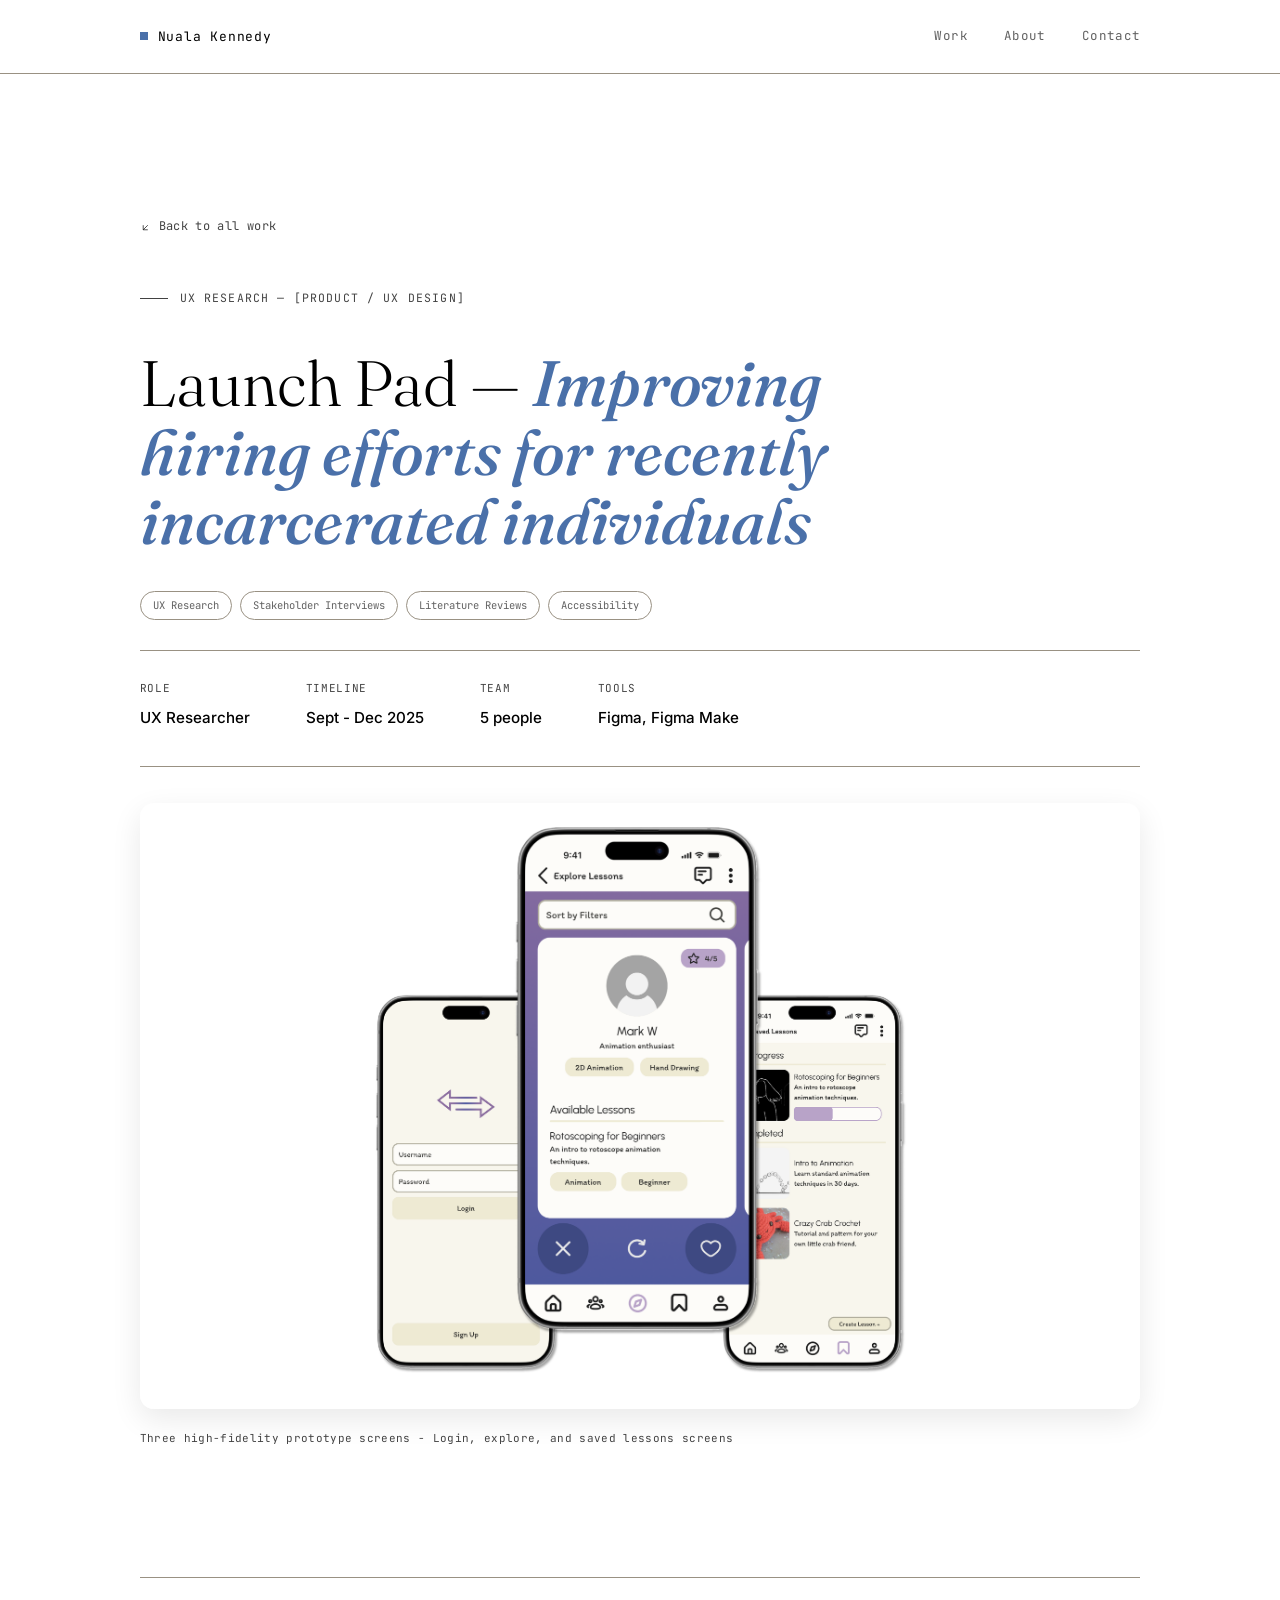
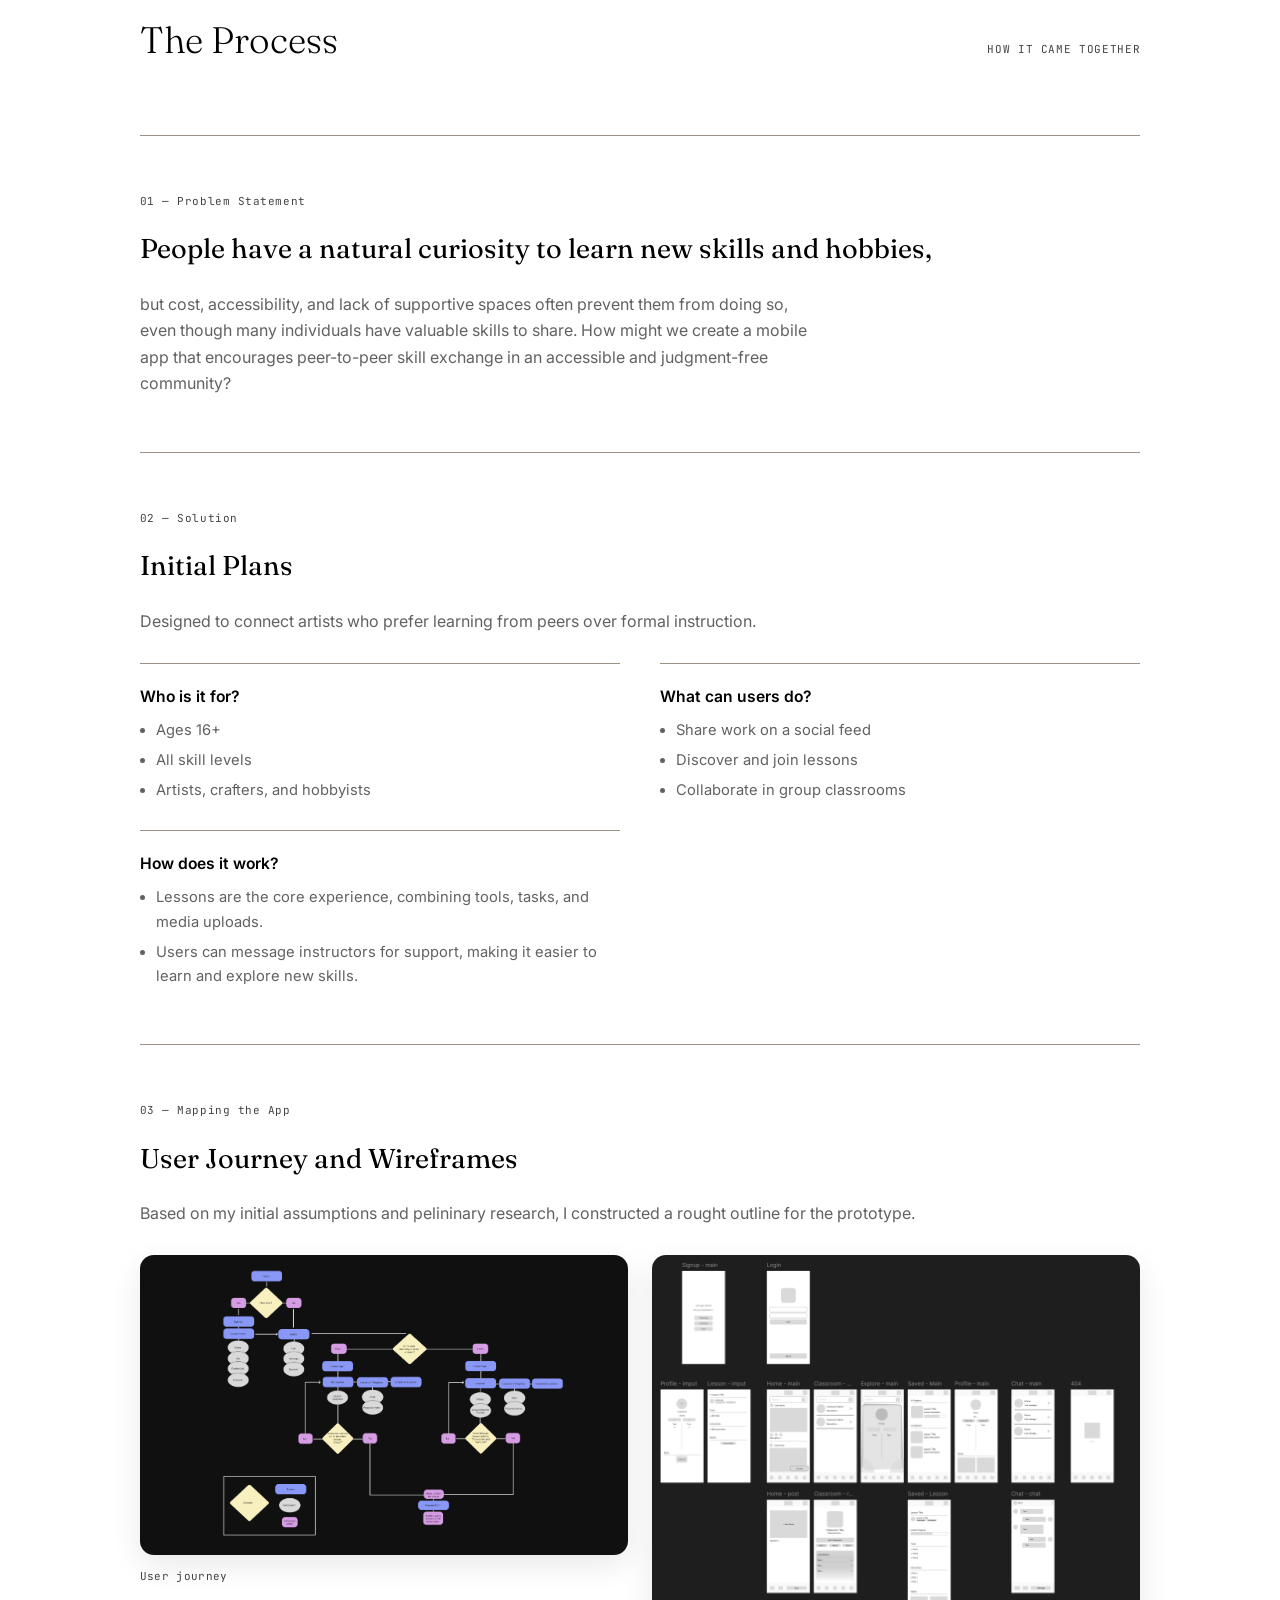
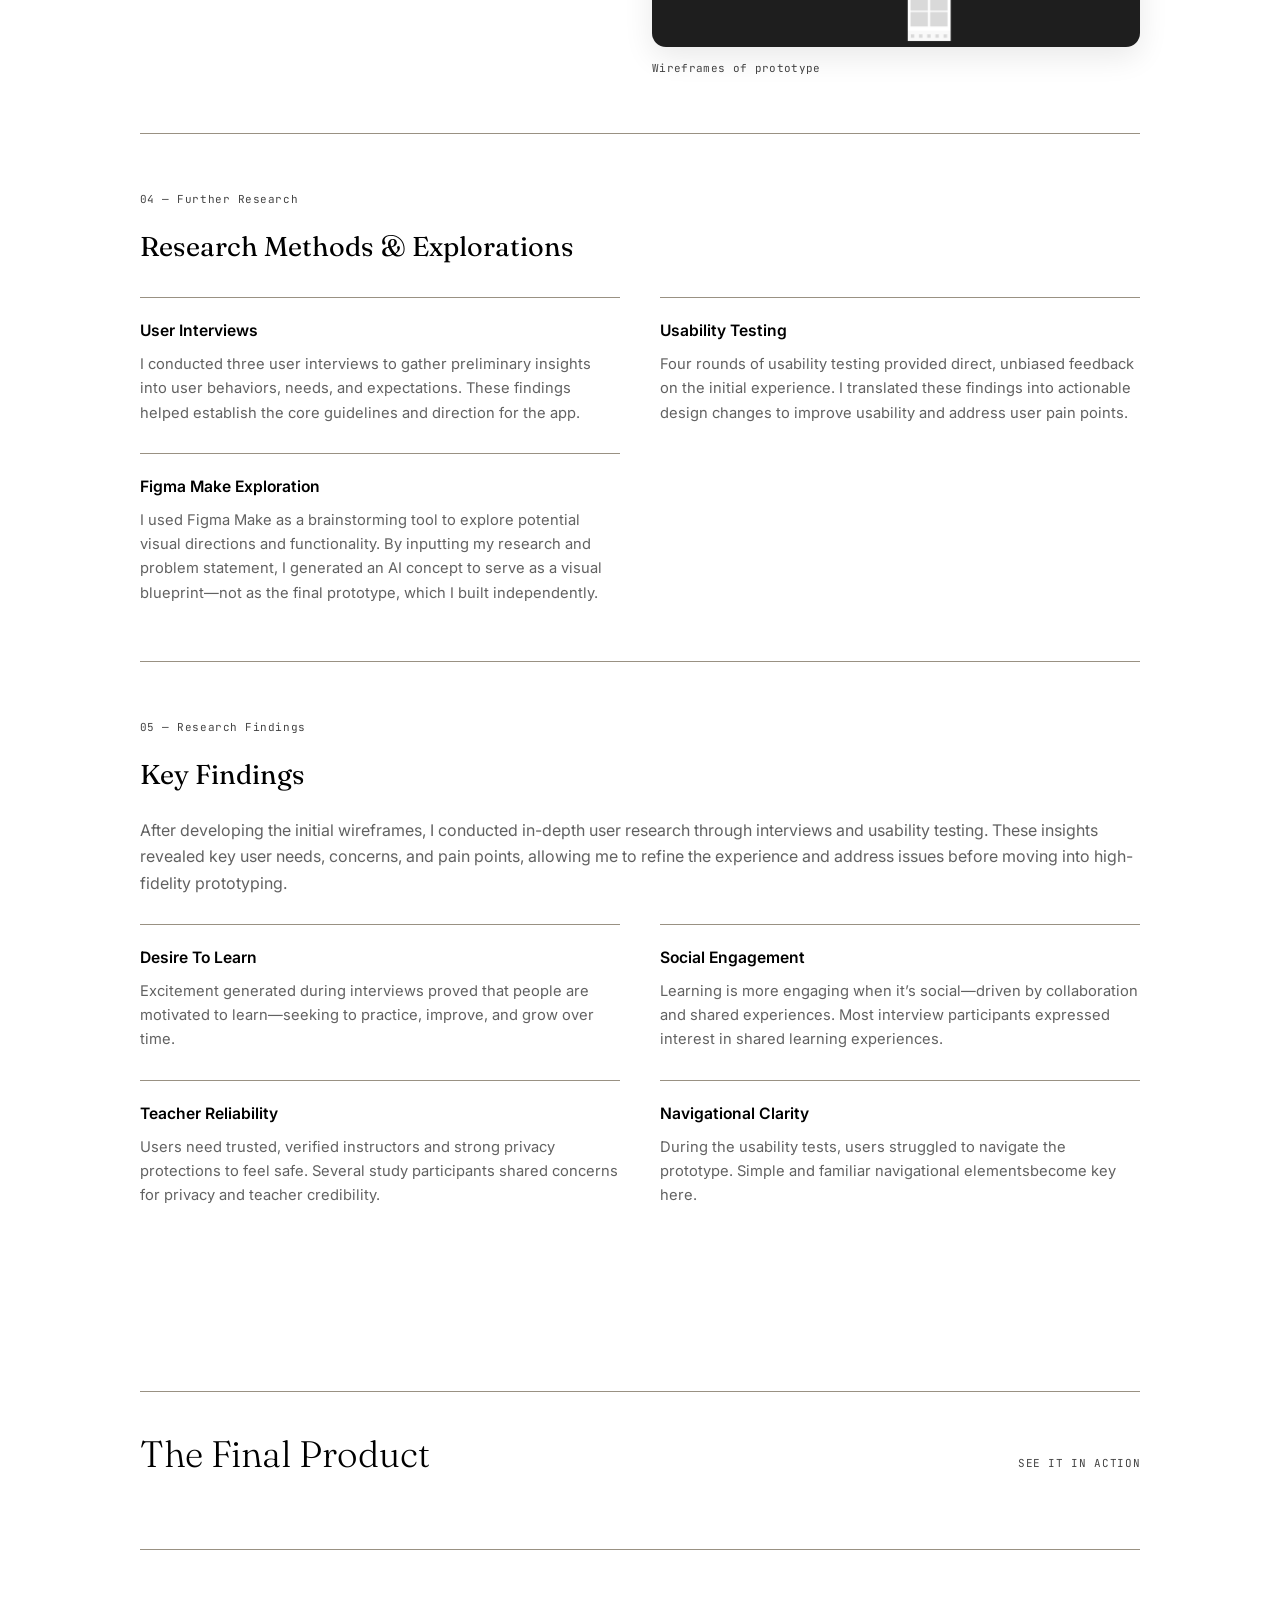
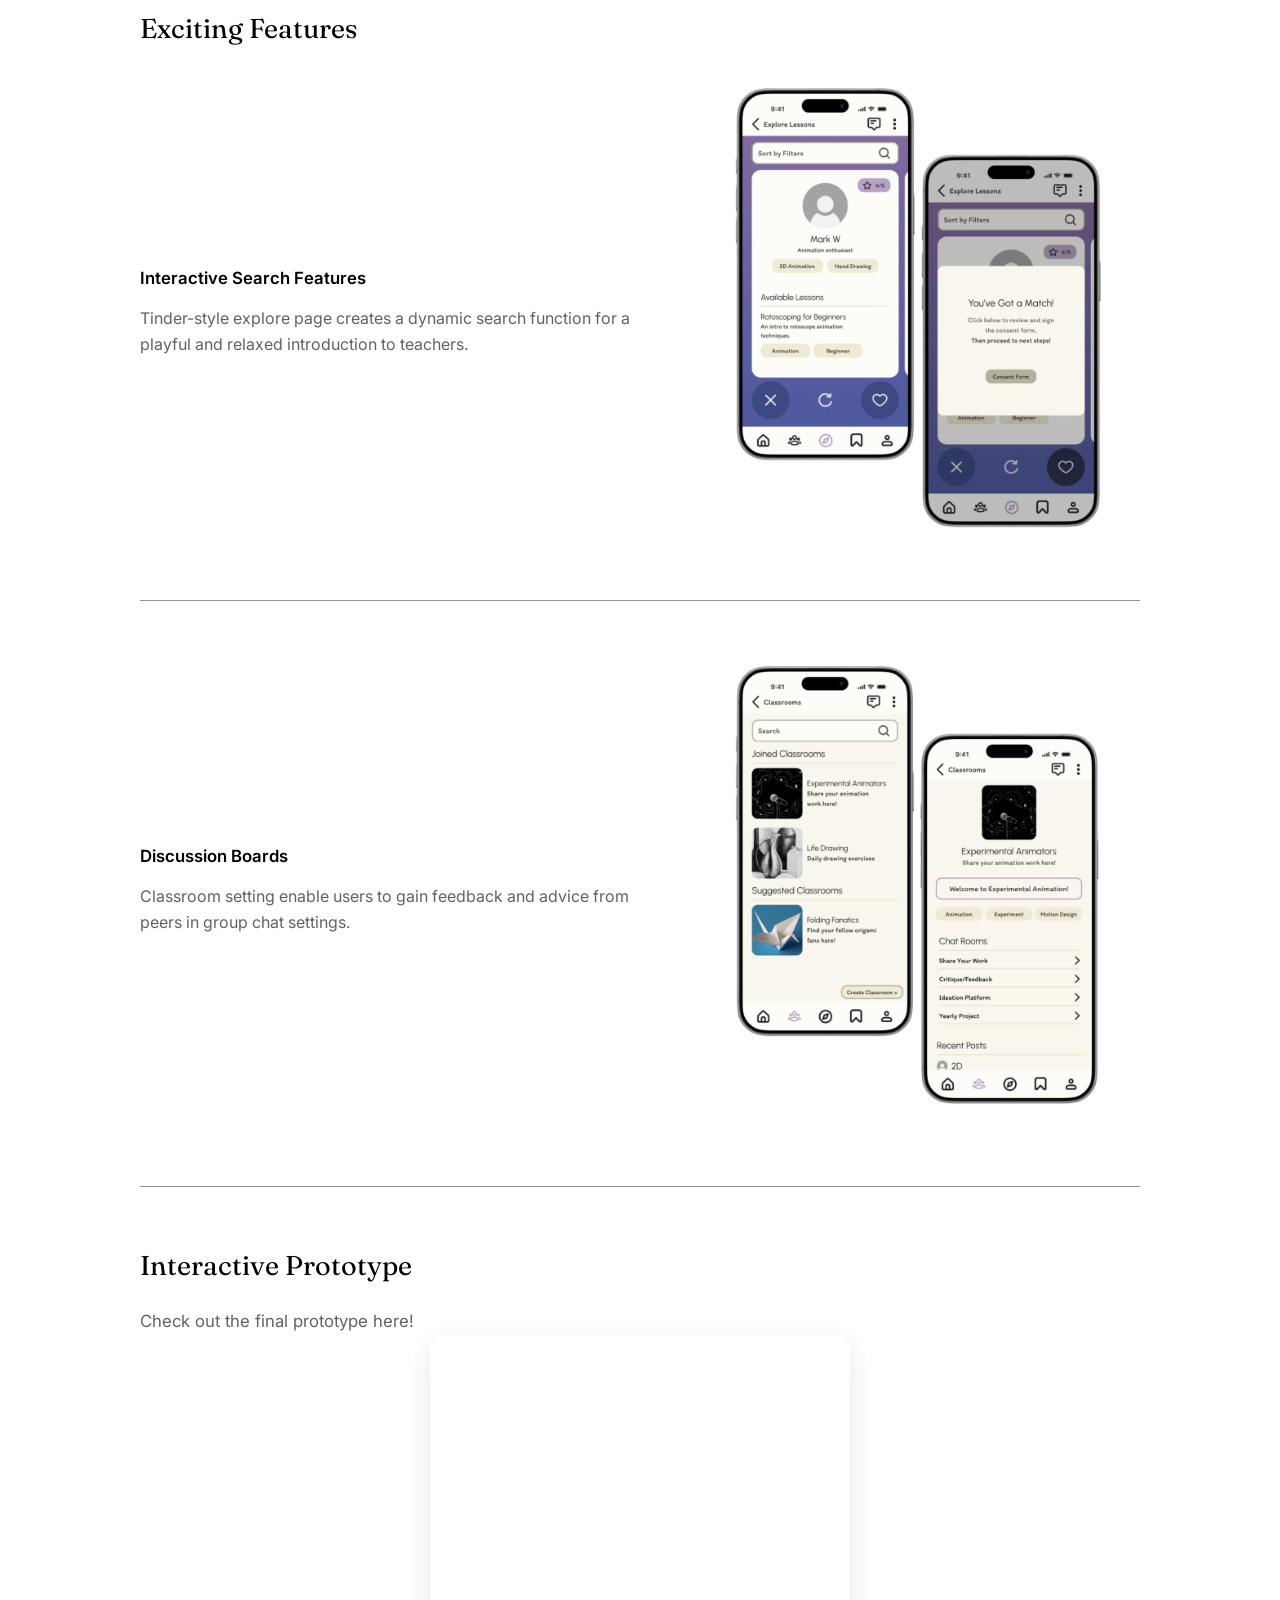
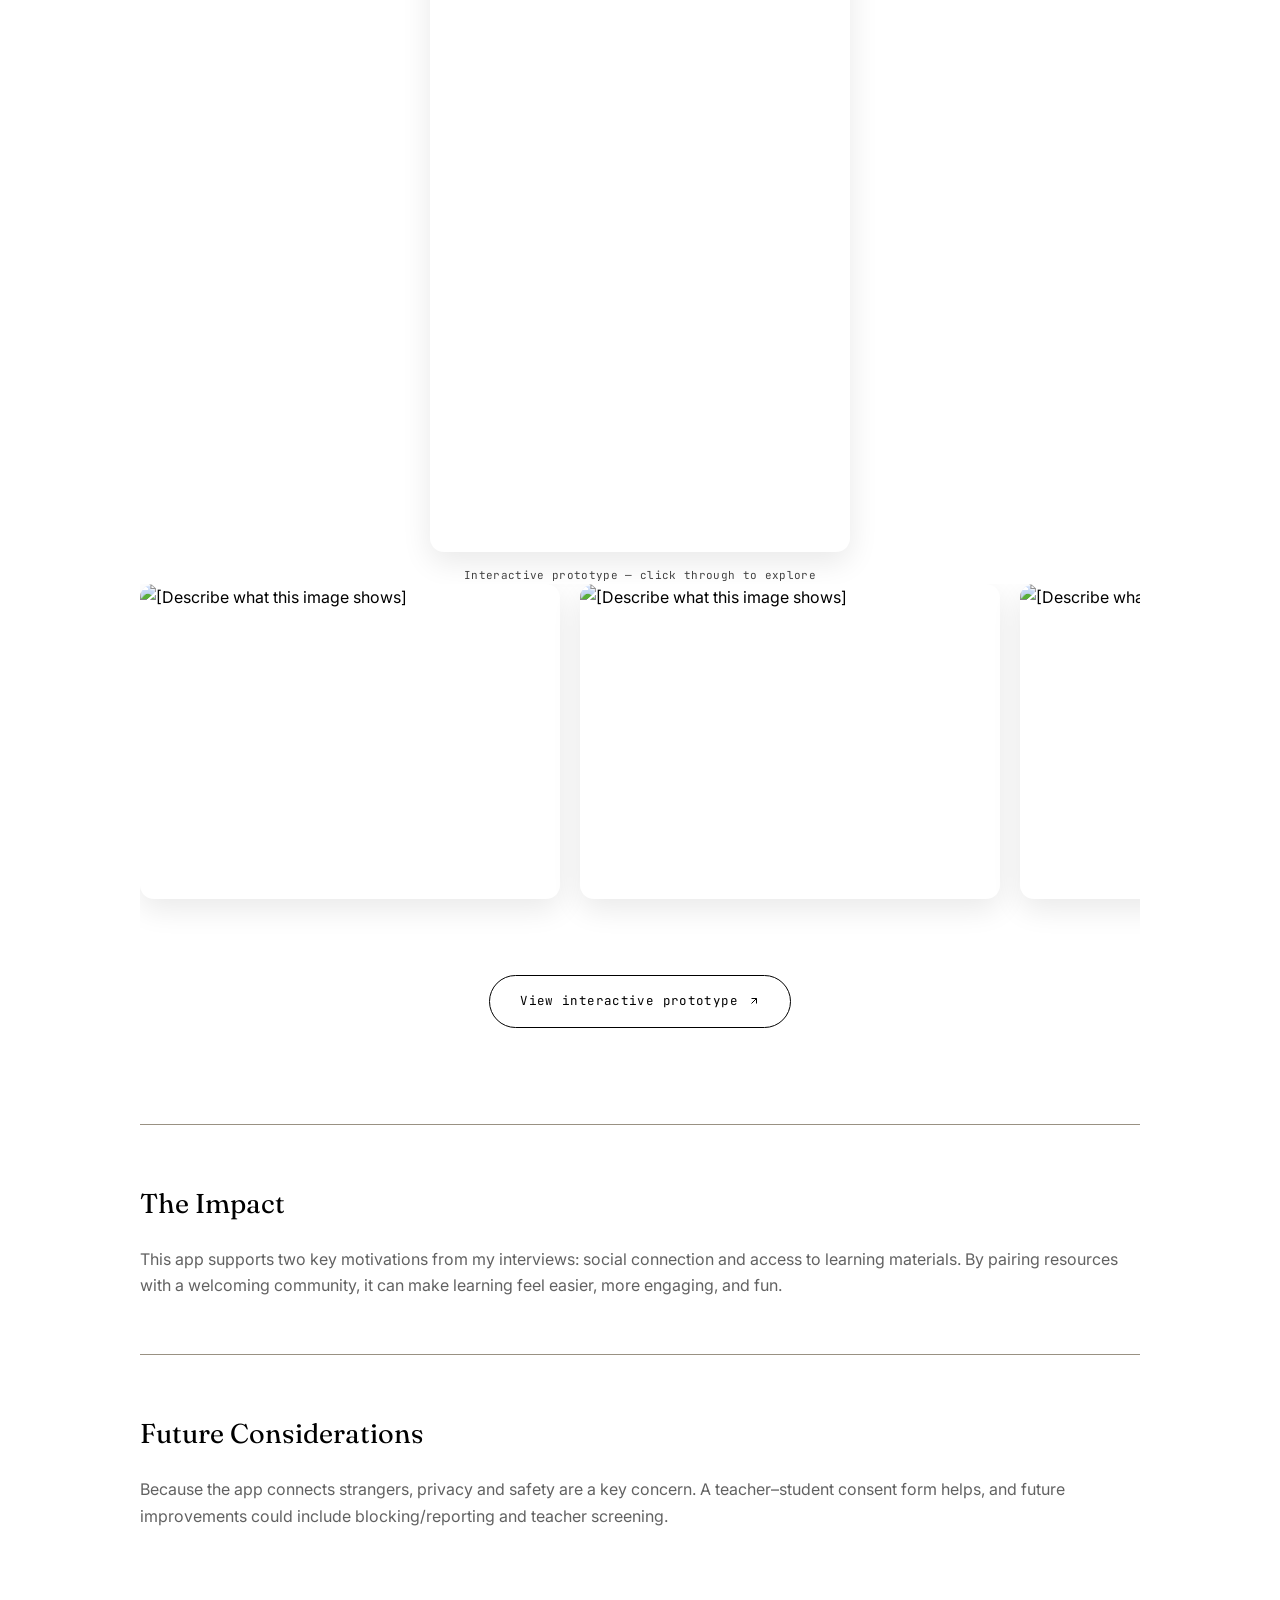
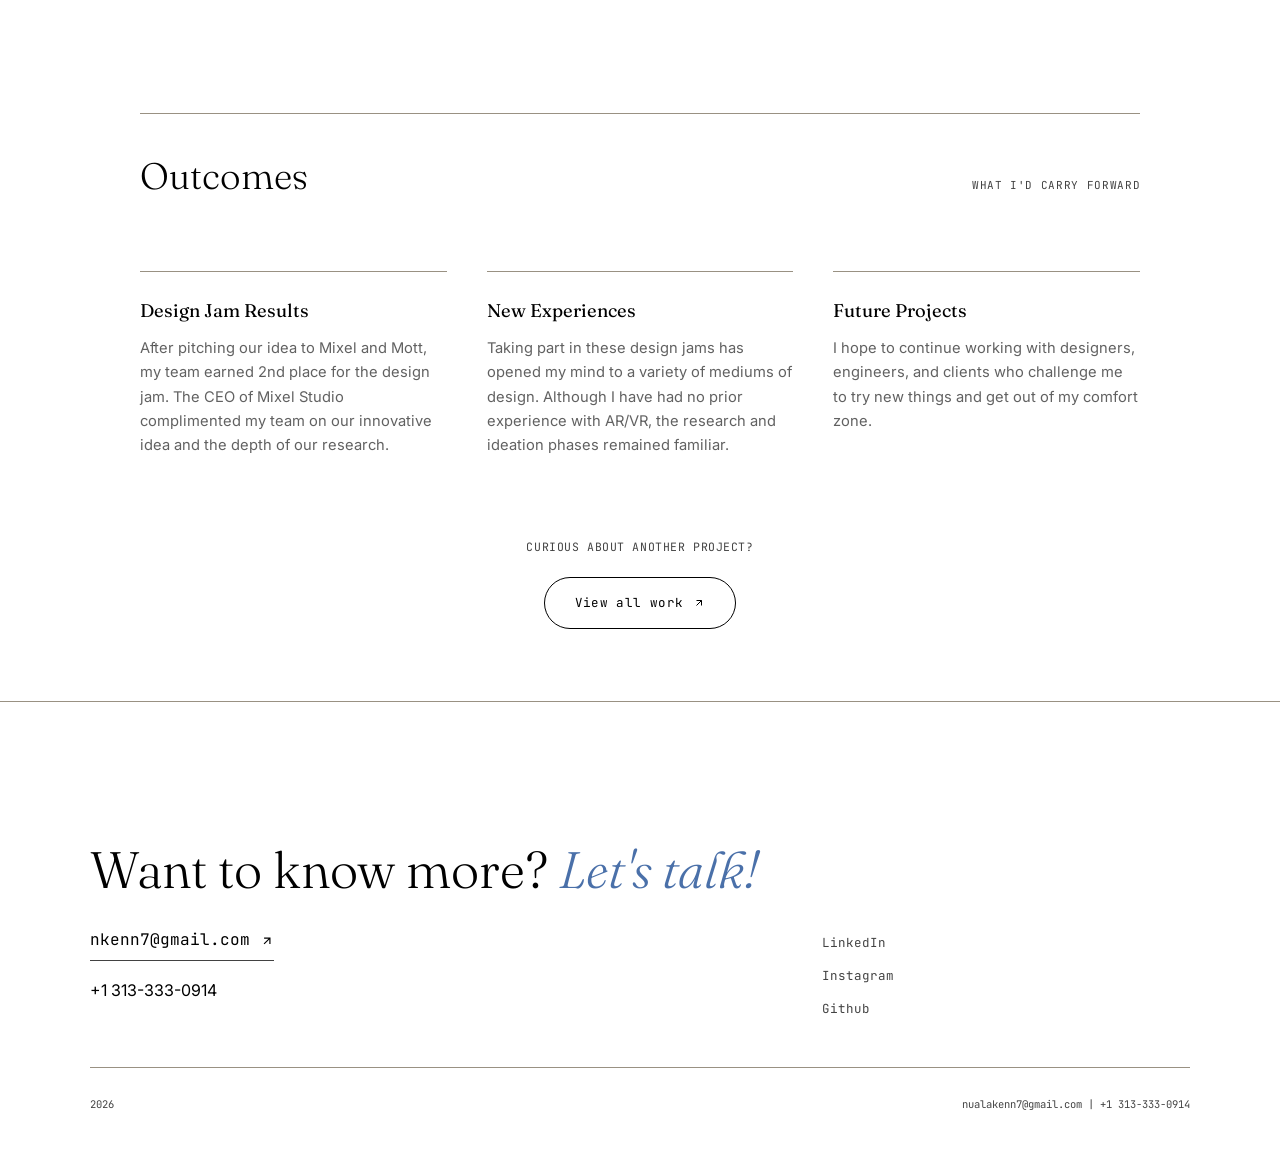
==== launchpad.html @ ffefa8e6 "Add files via upload" ====
<!DOCTYPE html>
<html lang="en">
<head>
<meta charset="UTF-8">
<meta name="viewport" content="width=device-width, initial-scale=1.0">
<!-- TEMPLATE: swap the title for the real project name -->
<title>Launch Pad — Nuala Kennedy</title>
<link rel="preconnect" href="https://fonts.googleapis.com">
<link rel="preconnect" href="https://fonts.gstatic.com" crossorigin>
<link href="https://fonts.googleapis.com/css2?family=Fraunces:ital,opsz,wght@0,9..144,300;0,9..144,500;0,9..144,600;1,9..144,500&family=Inter:wght@400;500;600&family=JetBrains+Mono:wght@400;500&display=swap" rel="stylesheet">
<link rel="stylesheet" href="styles.css">
</head>
<body>

<div class="grid-overlay" id="gridOverlay" aria-hidden="true">
  <span></span><span></span><span></span><span></span>
  <span></span><span></span><span></span><span></span>
  <span></span><span></span><span></span><span></span>
</div>

<header class="topbar">
  <div class="topbar-inner">
    <a href="index.html#top" class="wordmark"><span class="sq"></span>Nuala Kennedy</a>
    <nav class="primary-nav">
      <a href="work.html">Work</a>
      <a href="index.html#about">About</a>
      <a href="index.html#contact">Contact</a>
    </nav>
  </div>
</header>

<main id="top">
  <div class="wrap">

    <!-- ============ HEADER ============ -->
    <!-- Swap the eyebrow, title, tags, and the four meta values for each project. -->
    <section class="project-header">
      <a class="back-link" href="work.html">
        <svg viewBox="0 0 24 24" fill="none" stroke="currentColor" stroke-width="2"><path d="M17 7L7 17M17 17H7V7"/></svg>
        Back to all work
      </a>
      <p class="eyebrow"><span class="bar"></span>UX Research — [PRODUCT / UX DESIGN]</p>
      <h1 class="project-title">Launch Pad — <em>Improving hiring efforts for recently incarcerated individuals</em></h1>

      <div class="tags">
        <span>UX Research</span>
        <span>Stakeholder Interviews</span>
        <span>Literature Reviews</span>
        <span>Accessibility</span>
      </div>

      <div class="project-meta">
        <div>
          <span class="meta-label">Role</span>
          <span class="meta-value">UX Researcher</span>
        </div>
        <div>
          <span class="meta-label">Timeline</span>
          <span class="meta-value">Sept - Dec 2025</span>
        </div>
        <div>
          <span class="meta-label">Team</span>
          <span class="meta-value">5 people</span>
        </div>
        <div>
          <span class="meta-label">Tools</span>
          <span class="meta-value">Figma, Figma Make</span>
        </div>
      </div>
    </section>

    <!-- ============ PREVIEW ============ -->
    <!-- Two or three sentences that summarize the project, then one hero image. -->
    <section class="project-summary">
      <p></p>
      <p></p>

      <div class="project-hero">
        <img src="images/SW_hero2.png" alt="three high-fidelity prototype screens">
      </div>
      <span class="project-hero-caption">Three high-fidelity prototype screens - Login, explore, and saved lessons screens</span>
    </section>


    <!-- ============ PROCESS ============ -->
    <!-- Duplicate a .process-block for any extra stage a project needs. -->
    <section id="process">
      <div class="section-head">
        <h2>The Process</h2>
        <span class="section-tag">How it came together</span>
      </div>

      <div class="process-block">
        <span class="block-index">01 — Problem Statement</span>
        <h3>People have a natural curiosity to learn new skills and hobbies,</h3>
        <p>but cost, accessibility, and lack of supportive spaces often prevent them from doing so, even though many individuals have valuable skills to share. How might we create a mobile app that encourages peer-to-peer skill exchange in an accessible and judgment-free community?</p>
      </div>

      <div class="process-block">
        <span class="block-index">02 — Solution</span>
        <h3>Initial Plans</h3>
        <p>Designed to connect artists who prefer learning from peers over formal instruction.</p>
        <ul class="pain-point-list">
          <li>
            <h4>Who is it for?</h4>
            <ul class="sub-list">
              <li>Ages 16+</li>
              <li>All skill levels</li>
              <li>Artists, crafters, and hobbyists</li>
            </ul>
          </li>
          <li>
            <h4>What can users do?</h4>
            <ul class="sub-list">
              <li>Share work on a social feed</li>
              <li>Discover and join lessons</li>
              <li>Collaborate in group classrooms</li>
            </ul>
          </li>
          <li>
            <h4>How does it work?</h4>
            <ul class="sub-list">
              <li>Lessons are the core experience, combining tools, tasks, and media uploads.</li>
              <li>Users can message instructors for support, making it easier to learn and explore new skills.</li>
            </ul>
          </li>
        </ul>
      </div>

      <div class="process-block wide-text">
        <span class="block-index">03 — Mapping the App</span>
        <h3>User Journey and Wireframes</h3>
        <p>Based on my initial assumptions and pelininary research, I constructed a rought outline for the prototype.</p>
        <div class="process-image-row no-crop">
          <div class="process-image">
            <img src="images/SW_Map.png" alt="Site Map">
            <span class="process-image-caption">User journey</span>
          </div>
          <div class="process-image">
            <img src="images/SW_Wireframe.png" alt="Wireframes for app prototype">
            <span class="process-image-caption">Wireframes of prototype</span>
          </div>
        </div>
      </div>

      <div class="process-block wide-text">
        <span class="block-index">04 — Further Research</span>
        <h3>Research Methods & Explorations</h3>
        <ul class="pain-point-list">
          <li>
            <h4>User Interviews</h4>
            <p>I conducted three user interviews to gather preliminary insights into user behaviors, needs, and expectations. These findings helped establish the core guidelines and direction for the app.</p>
          </li>
          <li>
            <h4>Usability Testing</h4>
            <p>Four rounds of usability testing provided direct, unbiased feedback on the initial experience. I translated these findings into actionable design changes to improve usability and address user pain points.</p>
          </li>
          <li>
            <h4>Figma Make Exploration</h4>
            <p>I used Figma Make as a brainstorming tool to explore potential visual directions and functionality. By inputting my research and problem statement, I generated an AI concept to serve as a visual blueprint—not as the final prototype, which I built independently.</p>
          </li>
        </ul>
      </div>


      <div class="process-block wide-text">
        <span class="block-index">05 — Research Findings</span>
        <h3>Key Findings</h3>
        <p>After developing the initial wireframes, I conducted in-depth user research through interviews and usability testing. These insights revealed key user needs, concerns, and pain points, allowing me to refine the experience and address issues before moving into high-fidelity prototyping.</p>
        <ul class="pain-point-list">
          <li>
            <h4>Desire To Learn</h4>
            <p>Excitement generated during interviews proved that people are motivated to learn—seeking to practice, improve, and grow over time.</p>
          </li>
          <li>
            <h4>Social Engagement</h4>
            <p>Learning is more engaging when it’s social—driven by collaboration and shared experiences. Most interview participants expressed interest in shared learning experiences.</p>
          </li>
          <li>
            <h4>Teacher Reliability</h4>
            <p>Users need trusted, verified instructors and strong privacy protections to feel safe. Several study participants shared concerns for privacy and teacher credibility.</p>
          </li>
          <li>
            <h4>Navigational Clarity</h4>
            <p>During the usability tests, users struggled to navigate the prototype. Simple and familiar navigational elementsbecome key here.</p>
          </li>
        </ul>
      </div>

    </section>


    <!-- ============ FINAL PRODUCT ============ -->
    <!-- Add or remove images from the gallery as needed — it reflows automatically. -->
    <section id="final-product">
      <div class="section-head">
        <h2>The Final Product</h2>
        <span class="section-tag">See it in action</span>
      </div>

      <div class="process-block">
        <h3>Exciting Features</h3>

        <div class="design-decision">
          <div class="decision-text-col">
            <div class="decision-text">
              <h4>Interactive Search Features</h4>
              <p>Tinder-style explore page creates a dynamic search function for a playful and relaxed introduction to teachers.</p>
            </div>
          </div>
          <div class="process-image">
            <img src="images/SW_Search.png" alt="two hi-fi screens">
          </div>
        </div>

        <div class="design-decision">
          <div class="decision-text-col">
            <div class="decision-text">
              <h4>Discussion Boards</h4>
              <p>Classroom setting enable users to gain feedback and advice from peers in group chat settings.</p>
            </div>
          </div>
          <div class="process-image">
            <img src="images/SW_class.png" alt="two hi-fi screens">
          </div>
        </div>

      </div>

      <div class="process-block">
        <h3>Interactive Prototype</h3>
        <p class="final-product-text">Check out the final prototype here!</p>

        <div class="figma-embed">
          <iframe
            src="https://www.figma.com/proto/orYabCnmrdJZovrBJnaeWA/SI-582---skills-swap?node-id=425-8346&p=f&t=YGp68GO5zhsQB0w2-1&scaling=scale-down&content-scaling=fixed&page-id=348%3A6167"
            allowfullscreen
            loading="lazy"
            title="Skill Swap app — interactive Figma prototype">
          </iframe>
        </div>
        <span class="project-hero-caption figma-embed-caption">Interactive prototype — click through to explore</span>

        <div class="final-product-gallery">
          <div class="process-image">
            <img src="images/project-final-1.jpg" alt="[Describe what this image shows]">
          </div>
          <div class="process-image">
            <img src="images/project-final-2.jpg" alt="[Describe what this image shows]">
          </div>
          <div class="process-image">
            <img src="images/project-final-3.jpg" alt="[Describe what this image shows]">
          </div>
        </div>

        <div class="btn-center spacer-bottom">
          <a class="btn-outline" href="https://www.figma.com/proto/Gm028hwIzlLqcP4qfzhsbw/Ski-Patrol-Mobile-App-Project--611-?node-id=314-7943&starting-point-node-id=314%3A7943&t=ABQDx6LIQ1HTkeiL-1" target="_blank" rel="noopener">
            View interactive prototype
            <svg viewBox="0 0 24 24" fill="none" stroke="currentColor" stroke-width="2"><path d="M7 17L17 7M7 7h10v10"/></svg>
          </a>
        </div>
      </div>

      <div class="process-block wide-text">
        <h3>The Impact</h3>
        <p>This app supports two key motivations from my interviews: social connection and access to learning materials. By pairing resources with a welcoming community, it can make learning feel easier, more engaging, and fun.</p>
      </div>

      <div class="process-block wide-text">
        <h3>Future Considerations</h3>
        <p>Because the app connects strangers, privacy and safety are a key concern. A teacher–student consent form helps, and future improvements could include blocking/reporting and teacher screening.</p>
      </div>

    </section>

    <!-- ============ LEARNING OUTCOMES ============ -->
    <!-- Add or remove cards from the grid as needed — it reflows automatically. -->
    <section id="outcomes">
      <div class="section-head">
        <h2>Outcomes</h2>
        <span class="section-tag">What I'd carry forward</span>
      </div>
      <div class="outcomes-grid">
        <div>
          <h4>Design Jam Results</h4>
          <p>After pitching our idea to Mixel and Mott, my team earned 2nd place for the design jam. The CEO of Mixel Studio complimented my team on our innovative idea and the depth of our research.</p>
        </div>
        <div>
          <h4>New Experiences</h4>
          <p>Taking part in these design jams has opened my mind to a variety of mediums of design. Although I have had no prior experience with AR/VR, the research and ideation phases remained familiar.</p>
        </div>
        <div>
          <h4>Future Projects</h4>
          <p>I hope to continue working with designers, engineers, and clients who challenge me to try new things and get out of my comfort zone.</p>
        </div>
      </div>
    </section>

    <div class="more-work">
      <p>Curious about another project?</p>
      <a class="btn-outline" href="work.html">
        View all work
        <svg viewBox="0 0 24 24" fill="none" stroke="currentColor" stroke-width="2"><path d="M7 17L17 7M7 7h10v10"/></svg>
      </a>
    </div>

  </div>

  <footer id="contact">
    <div class="wrap">
      <div class="contact-inner">
        <div>
          <h2>Want to know more? <em>Let's talk!</em></h2>
          <a class="mail-link" href="mailto:nkenn7@gmail.com">
            nkenn7@gmail.com
            <svg width="14" height="14" viewBox="0 0 24 24" fill="none" stroke="currentColor" stroke-width="2"><path d="M7 17L17 7M7 7h10v10"/></svg>
          </a>
          <p> +1 313-333-0914</p>
        </div>
        <div class="socials">
          <a href="https://www.linkedin.com/in/nualakenn721/">LinkedIn</a>
          <a href="#">Instagram</a>
          <a href="#">Github</a>
        </div>
      </div>
      <div class="foot-meta">
        <span>2026</span>
        <span>nualakenn7@gmail.com | +1 313-333-0914</span>
      </div>
    </div>
  </footer>
</main>

</body>
</html>
---- styles.css ----
/* ============ TOKENS ============ */
  :root{
    --paper: #FFFFFF;
    --paper-raised: #FFFFFF;
    --ink: #000000;
    --ink-soft: rgba(0,0,0,0.62);    /* body copy — derived from black at reduced opacity, since the palette has no mid-grey */
    --ink-faint: rgba(0,0,0,0.74);   /* small mono labels/tags — deliberately more opaque than
                                ink-soft since small type needs more contrast to
                                read reliably */
    --line: #999183;    /* section dividers — ~3.1:1 against white, meets WCAG 1.4.11 non-text contrast */
    --line-strong: #000000;
    --accent: #4A70A9;   /* palette blue — highlighted type, links, button hover. ~5.4:1 on paper */
    --accent-ink: #FFFFFF;
    --signal: #8FABD4;   /* lighter palette blue — decorative highlight only, never used for text */
    --overlay-grey: rgba(0,0,0,0.9); /* dark overlay used on the work-page image hover */

    --font-display: 'Fraunces', serif;
    --font-body: 'Inter', system-ui, sans-serif;
    --font-mono: 'JetBrains Mono', monospace;

    --gutter: clamp(24px, 7vw, 96px);
    --col-gap: 24px;
    --unit: 8px;

    /* Container width: grows with the viewport instead of staying
       locked at a fixed 1180px on large monitors. */
    --wrap-max: 1180px;
  }

  /* Give the layout more room to breathe as screens get bigger. */
  @media (min-width: 1440px){
    :root{ --wrap-max: 1360px; }
  }
  @media (min-width: 1800px){
    :root{ --wrap-max: 1600px; }
  }
  @media (min-width: 2200px){
    :root{ --wrap-max: 1880px; }
  }

  *{ box-sizing: border-box; }
  html{ scroll-behavior: smooth; }
  @media (prefers-reduced-motion: reduce){
    html{ scroll-behavior: auto; }
    *{ animation-duration: 0.001ms !important; animation-iteration-count: 1 !important; transition-duration: 0.001ms !important; }
  }

  body{
    margin:0;
    background: var(--paper);
    color: var(--ink);
    font-family: var(--font-body);
    font-size: 16px;
    line-height: 1.65;
    -webkit-font-smoothing: antialiased;
  }

  a{ color: inherit; }
  img{ max-width:100%; display:block; }

  ::selection{ background: var(--signal); color: var(--ink); }

  :focus-visible{
    outline: 2px solid var(--accent);
    outline-offset: 3px;
  }

  .wrap{
    max-width: var(--wrap-max);
    margin: 0 auto;
    padding: 0 var(--gutter);
    position: relative;
  }

  /* ============ SIGNATURE: LIVE GRID OVERLAY ============ */
  .grid-overlay{
    position: fixed;
    inset: 0;
    z-index: 40;
    pointer-events: none;
    opacity: 0;
    transition: opacity .3s ease;
    display: grid;
    grid-template-columns: repeat(12, 1fr);
    gap: var(--col-gap);
    max-width: var(--wrap-max);
    margin: 0 auto;
    padding: 0 var(--gutter);
  }
  .grid-overlay.is-on{ opacity: 1; }
  .grid-overlay span{
    background: rgba(74,112,169,0.05);
    border-left: 1px solid rgba(74,112,169,0.25);
    border-right: 1px solid rgba(74,112,169,0.25);
    height: 100%;
  }
  @media (max-width: 720px){
    .grid-overlay{ grid-template-columns: repeat(4, 1fr); }
  }

  .grid-toggle{
    position: fixed;
    bottom: 28px;
    right: var(--gutter);
    z-index: 50;
    display: flex;
    align-items: center;
    gap: 9px;
    background: var(--paper-raised);
    color: var(--ink-soft);
    border: 1px solid var(--line);
    font-family: var(--font-mono);
    font-size: 11.5px;
    letter-spacing: 0.05em;
    padding: 10px 16px;
    border-radius: 999px;
    cursor: pointer;
    box-shadow: 0 6px 20px rgba(0,0,0,0.08);
    transition: color .15s ease, border-color .15s ease;
  }
  .grid-toggle:hover{ color: var(--ink); border-color: var(--ink-faint); }
  .grid-toggle .dot{
    width: 5px; height: 5px; border-radius: 50%;
    background: var(--accent);
  }

  /* ============ TOPBAR ============ */
  header.topbar{
    position: sticky;
    top: 0;
    z-index: 30;
    background: rgba(255,255,255,0.88);
    backdrop-filter: blur(10px);
    border-bottom: 1px solid var(--line);
  }
  .topbar-inner{
    display:flex;
    align-items:center;
    justify-content: space-between;
    padding: 24px var(--gutter);
    max-width: var(--wrap-max);
    margin: 0 auto;
  }
  .wordmark{
    font-family: var(--font-mono);
    font-size: 13px;
    letter-spacing: 0.06em;
    text-decoration: none;
    display:flex;
    align-items:center;
    gap:10px;
    color: var(--ink);
  }
  .wordmark .sq{
    width:8px; height:8px;
    background: var(--accent);
  }
  nav.primary-nav{ display:flex; gap: 36px; }
  nav.primary-nav a{
    font-family: var(--font-mono);
    font-size: 12.5px;
    letter-spacing: 0.03em;
    text-decoration:none;
    color: var(--ink-soft);
    position: relative;
    padding: 2px 0;
    transition: color .15s ease;
  }
  nav.primary-nav a:hover{ color: var(--ink); }
  nav.primary-nav a::after{
    content:"";
    position:absolute; left:0; right:0; bottom:-2px;
    height:1px; background: var(--accent);
    transform: scaleX(0); transform-origin: left;
    transition: transform .2s ease;
  }
  nav.primary-nav a:hover::after{ transform: scaleX(1); }
  @media (max-width: 640px){ nav.primary-nav{ display:none; } }

  /* ============ HERO ============ */
  .hero{
    padding-top: clamp(80px, 16vw, 168px);
    position: relative;
    overflow: hidden;
  }
  .eyebrow{
    font-family: var(--font-mono);
    font-size: 11.5px;
    letter-spacing: 0.1em;
    text-transform: uppercase;
    color: var(--ink-faint);
    display:flex;
    align-items:center;
    gap:12px;
    margin-bottom: 40px;
  }
  .eyebrow .bar{ width: 28px; height:1px; background: var(--ink-faint); }

  h1.display{
    font-family: var(--font-display);
    font-weight: 300;
    font-size: clamp(2.4rem, 6.4vw, 5rem);
    line-height: 1.05;
    letter-spacing: -0.01em;
    margin: 0 0 48px;
    max-width: 16ch;
    color: var(--ink);
  }
  h1.display em{
    font-style: italic;
    font-weight: 500;
    color: var(--accent);
  }

  .hero-row{
    display:grid;
    grid-template-columns: 1fr 1fr;
    gap: 64px;
    align-items: end;
  }
  @media (max-width: 800px){
    .hero-row{ grid-template-columns: 1fr; gap: 36px; }
  }
  .hero-note{
    font-size: 1.05rem;
    color: var(--ink-soft);
    max-width: 42ch;
    margin: 0;
  }
  .hero-meta{
    display:flex;
    flex-direction: column;
    gap: 14px;
    font-family: var(--font-mono);
    font-size: 12px;
    color: var(--ink-faint);
    border-left: 1px solid var(--line);
    padding-left: 24px;
  }
  .hero-meta strong{ color: var(--ink); font-weight: 500; letter-spacing: 0.01em; }

  /* ============ SECTION LABELS ============ */
  .section-head{
    display:flex;
    justify-content: space-between;
    align-items: baseline;
    gap: 20px;
    margin-bottom: 64px;
    padding-top: 8px;
    border-top: 1px solid var(--line);
  }
  .section-head h2{
    font-family: var(--font-display);
    font-weight: 300;
    font-size: clamp(1.7rem, 3vw, 2.3rem);
    margin: 24px 0 0;
    color: var(--ink);
  }
  .section-tag{
    font-family: var(--font-mono);
    font-size: 11px;
    color: var(--ink-faint);
    letter-spacing: 0.06em;
    text-transform: uppercase;
    margin-top: 28px;
    white-space: nowrap;
  }

  section{ padding: clamp(72px, 11vw, 128px) 0 0; }

  /* ============ CASE STUDIES ============ */
  .case{
    display:grid;
    grid-template-columns: 0.9fr 1.1fr;
    gap: 56px;
    padding: 64px 0;
    border-top: 1px solid var(--line);
    align-items: start;
  }
  .case:last-child{ border-bottom: none; }
  @media (max-width: 860px){
    .case{ grid-template-columns: 1fr; gap: 28px; }
  }

  .case-frame{
    aspect-ratio: 4/3;
    border: none;
    border-radius: 14px;
    background: var(--paper-raised);
    box-shadow: 0 10px 30px rgba(0,0,0,0.09);
    position: relative;
    overflow: hidden;
  }
  .case-frame svg{ width:100%; height:100%; display:block; }
  .case-frame a{ display:block; width:100%; height:100%; }
  .case-frame img{ width:100%; height:100%; object-fit: cover; display:block; cursor: zoom-in; }
  /* Modifier: crop in tighter than the default cover fit, for photos
     with too much surrounding space at the default zoom level. */
  .case-frame--zoom img{ transform: scale(1.25); transform-origin: center; }
  /* Lighter modifier for images where the default zoom crops too
     tightly and cuts off important content (e.g. UI screens). */
  .case-frame--zoom-sm img{ transform: scale(1.08); transform-origin: center; }

  /* ===== Lightbox: click an image to enlarge it, click again (or move
     the cursor over it) to zoom in and read details up close. ===== */
  .lightbox{
    position: fixed;
    inset: 0;
    z-index: 999;
    display: none;
    align-items: center;
    justify-content: center;
    padding: 48px;
    background: rgba(12,12,16,0.92);
  }
  .lightbox.active{ display: flex; }
  body.lightbox-open{ overflow: hidden; }
  .lightbox img{
    display: block;
    max-width: 90vw;
    max-height: 85vh;
    border-radius: 6px;
    box-shadow: 0 30px 80px rgba(0,0,0,0.5);
    cursor: zoom-in;
    transform-origin: center center;
    transition: transform .2s ease;
  }
  .lightbox img.zoomed{
    cursor: zoom-out;
    transform: scale(2.2);
  }
  .lightbox-close{
    position: fixed;
    top: 24px;
    right: 28px;
    width: 44px;
    height: 44px;
    border-radius: 50%;
    border: 1px solid rgba(255,255,255,0.28);
    background: rgba(255,255,255,0.06);
    color: #fff;
    font-size: 22px;
    line-height: 1;
    display: flex;
    align-items: center;
    justify-content: center;
    cursor: pointer;
    z-index: 1000;
  }
  .lightbox-close:hover{ background: rgba(255,255,255,0.14); }
  .lightbox-hint{
    position: fixed;
    bottom: 26px;
    left: 50%;
    transform: translateX(-50%);
    font-family: var(--font-mono);
    font-size: 11px;
    letter-spacing: 0.05em;
    text-transform: uppercase;
    color: rgba(255,255,255,0.55);
    z-index: 1000;
  }

  .case-label{
    position:absolute;
    top: 12px; left: 12px;
    font-family: var(--font-mono);
    font-size: 10px;
    background: var(--paper-raised);
    color: var(--ink-soft);
    border: 1px solid var(--line);
    padding: 4px 8px;
    letter-spacing: 0.05em;
  }

  .case-body h3{
    font-family: var(--font-display);
    font-weight: 400;
    font-size: clamp(1.4rem, 2.4vw, 1.85rem);
    margin: 0 0 14px;
    line-height: 1.25;
    color: var(--ink);
  }
  .case-role{
    font-family: var(--font-mono);
    font-size: 11.5px;
    color: var(--ink-faint);
    text-transform: uppercase;
    letter-spacing: 0.05em;
    margin-bottom: 24px;
    display:block;
  }
  .case-desc{
    color: var(--ink-soft);
    max-width: 56ch;
    margin-bottom: 32px;
  }

  .case-stats{
    display:flex;
    flex-wrap: wrap;
    gap: 12px 36px;
    margin-bottom: 32px;
  }
  .case-stats div{ min-width: 90px; }
  .case-stats .num{
    font-family: var(--font-display);
    font-weight: 400;
    font-size: 1.6rem;
    color: var(--ink);
    line-height: 1;
    display:block;
    margin-bottom: 6px;
  }
  .case-stats .lbl{
    font-family: var(--font-mono);
    font-size: 10.5px;
    color: var(--ink-faint);
    text-transform: uppercase;
    letter-spacing: 0.03em;
  }

  .tags{ display:flex; flex-wrap: wrap; gap: 8px; margin-bottom: 30px; }
  .tags span{
    font-family: var(--font-mono);
    font-size: 10.5px;
    border: 1px solid var(--line);
    border-radius: 999px;
    padding: 5px 12px;
    color: var(--ink-soft);
  }

  .case-link{
    font-family: var(--font-mono);
    font-size: 12.5px;
    letter-spacing: 0.02em;
    text-decoration: none;
    display: inline-flex;
    align-items: center;
    gap: 8px;
    color: var(--ink);
    border-bottom: 1px solid var(--ink-faint);
    padding-bottom: 3px;
    transition: color .15s ease, border-color .15s ease;
  }
  .case-link:hover{ color: var(--accent); border-color: var(--accent); }
  .case-link svg{ width:11px; height:11px; transition: transform .15s ease; }
  .case-link:hover svg{ transform: translate(2px,-2px); }

  /* ============ MORE WORK CTA ============ */
  .more-work{
    display: flex;
    flex-direction: column;
    align-items: center;
    gap: 20px;
    padding-top: 72px;
    padding-bottom: 72px;
    margin-top: 8px;
    text-align: center;
  }
  /* Modifier: for more-work blocks nested inside a narrower column
     (e.g. under the Experience list) rather than spanning full width. */
  .more-work.compact{
    align-items: center;
    text-align: center;
    padding-top: 48px;
    padding-bottom: 64px;
    margin-top: 0;
  }
  .more-work p{
    font-family: var(--font-mono);
    font-size: 11.5px;
    letter-spacing: 0.05em;
    text-transform: uppercase;
    color: var(--ink-faint);
    margin: 0;
  }
  .btn-outline{
    font-family: var(--font-mono);
    font-size: 12.5px;
    letter-spacing: 0.03em;
    text-decoration: none;
    display: inline-flex;
    align-items: center;
    gap: 10px;
    color: var(--ink);
    border: 1px solid var(--line-strong);
    border-radius: 999px;
    padding: 15px 30px;
    background: transparent;
    transition: background .18s ease, color .18s ease, border-color .18s ease;
  }
  .btn-outline:hover{
    background: var(--accent);
    color: var(--accent-ink);
    border-color: var(--accent);
  }
  .btn-outline svg{ width:12px; height:12px; transition: transform .15s ease; }
  .btn-outline:hover svg{ transform: translate(2px,-2px); }

  /* ============ ABOUT / PROCESS ============ */
  .about-grid{
    display:grid;
    grid-template-columns: 1.1fr 0.9fr;
    gap: 72px;
  }
  @media (max-width: 860px){ .about-grid{ grid-template-columns: 1fr; } }
  .about-copy p{
    font-size: 1.05rem;
    color: var(--ink-soft);
    max-width: 60ch;
    margin: 0 0 26px;
  }
  .about-copy p strong{ color: var(--ink); font-weight: 500; }

  .experience-list{ list-style:none; margin:0; padding:0; }
  .experience-list li{
    display:grid;
    grid-template-columns: 118px 1fr;
    gap: 20px;
    padding: 24px 0;
    border-top: 1px solid var(--line);
  }
  .experience-list li:last-child{ border-bottom: 1px solid var(--line); }
  .experience-list .exp-date{
    font-family: var(--font-mono);
    font-size: 11px;
    letter-spacing: 0.02em;
    color: var(--ink-faint);
    padding-top: 2px;
  }
  .experience-list h4{
    margin: 0 0 6px;
    font-family: var(--font-body);
    font-weight: 600;
    font-size: 0.98rem;
    color: var(--ink);
  }
  .experience-list .exp-co{
    font-weight: 400;
    color: var(--ink-soft);
  }
  .experience-list p{
    margin:0;
    color: var(--ink-soft);
    font-size: 0.92rem;
  }
  @media (max-width: 560px){
    .experience-list li{ grid-template-columns: 1fr; gap: 8px; }
  }

  /* ============ TOOLKIT ============ */
  .toolkit{
    display: grid;
    grid-template-columns: 160px 1fr;
    gap: 24px;
    margin-top: 40px;
    padding-top: 28px;
    border-top: 1px solid var(--line);
  }
  @media (max-width: 640px){
    .toolkit{ grid-template-columns: 1fr; gap: 16px; }
  }
  .toolkit-label{
    font-family: var(--font-mono);
    font-size: 11px;
    letter-spacing: 0.06em;
    text-transform: uppercase;
    color: var(--ink-faint);
    padding-top: 8px;
  }
  .toolkit-list{
    list-style: none;
    margin: 0;
    padding: 0;
    display: flex;
    flex-wrap: wrap;
    gap: 10px;
  }
  .toolkit-list li{
    font-family: var(--font-mono);
    font-size: 12px;
    letter-spacing: 0.01em;
    color: var(--ink-soft);
    border: 1px solid var(--line);
    border-radius: 999px;
    padding: 8px 15px;
  }

  /* ============ CONTACT ============ */
  footer#contact{
    padding: clamp(80px, 12vw, 140px) 0 56px;
    border-top: 1px solid var(--line);
    background: var(--paper);
  }
  /* On desktop, let the footer's own wrap ignore the site-wide
     container cap so it runs the full width of the screen. */
  @media (min-width: 900px){
    footer#contact > .wrap{
      max-width: none;
    }
  }
  .contact-inner{
    display:grid;
    grid-template-columns: 1.3fr 0.7fr;
    gap: 48px;
    align-items: end;
    padding-bottom: 48px;
    border-bottom: 1px solid var(--line);
  }
  @media (max-width: 800px){ .contact-inner{ grid-template-columns: 1fr; } }
  /* Keep the content from stretching into unreadably long lines on
     ultra-wide screens even though the footer band itself is full-bleed. */
  @media (min-width: 1800px){
    .contact-inner,
    .foot-meta{
      max-width: 1880px;
      margin-left: auto;
      margin-right: auto;
    }
  }
  .contact-inner h2{
    font-family: var(--font-display);
    font-weight: 300;
    font-size: clamp(2rem, 5vw, 3.2rem);
    margin: 0 0 28px;
    line-height: 1.1;
    color: var(--ink);
  }
  .contact-inner h2 em{ font-style: italic; color: var(--accent); }

  .mail-link{
    font-family: var(--font-mono);
    font-size: 1rem;
    text-decoration: none;
    display:inline-flex;
    align-items:center;
    gap:10px;
    color: var(--ink);
    padding-bottom: 6px;
    border-bottom: 1px solid var(--ink-faint);
    transition: color .15s ease, border-color .15s ease;
  }
  .mail-link:hover{ color: var(--accent); border-color: var(--accent); }

  .socials{
    display:flex; flex-direction: column; gap: 12px;
    font-family: var(--font-mono);
    font-size: 12.5px;
  }
  .socials a{ text-decoration:none; color: var(--ink-faint); transition: color .15s ease; }
  .socials a:hover{ color: var(--ink); }

  .foot-meta{
    display:flex;
    justify-content: space-between;
    padding-top: 28px;
    font-family: var(--font-mono);
    font-size: 10.5px;
    color: var(--ink-faint);
    flex-wrap: wrap;
    gap: 10px;
  }

  /* ============ MORE-WORK INDEX PAGE ============ */
  .page-head{
    padding: clamp(72px, 14vw, 140px) 0 clamp(24px, 4vw, 40px);
  }
  /* The section right after a page-head already gets its own top
     padding from .page-head's bottom padding — cancel the generic
     section top padding here so the two don't stack into a big gap. */
  .page-head + section{ padding-top: 0; }
  .page-head .eyebrow{ margin-bottom: 32px; }
  .page-head h1{
    font-family: var(--font-display);
    font-weight: 300;
    font-size: clamp(2.2rem, 5.6vw, 4rem);
    margin: 0 0 24px;
    line-height: 1.08;
    max-width: none;
    color: var(--ink);
  }
  .page-head h1 em{ font-style: italic; font-weight: 500; color: var(--accent); }
  .page-head p{
    color: var(--ink-soft);
    max-width: 50ch;
    font-size: 1.02rem;
    margin: 0;
  }
  .back-link{
    font-family: var(--font-mono);
    font-size: 12px;
    letter-spacing: 0.03em;
    text-decoration: none;
    color: var(--ink-faint);
    display: inline-flex;
    align-items: center;
    gap: 8px;
    margin-bottom: 40px;
    transition: color .15s ease;
  }
  .back-link:hover{ color: var(--ink); }
  .back-link svg{ width:11px; height:11px; }

  /* ============ ARCHIVE LIST ============ */
  .archive-list{ list-style:none; margin:0; padding: 24px 0 0; }
  .archive-row{
    display:grid;
    grid-template-columns: 56px 1fr auto auto;
    align-items: center;
    gap: 28px;
    padding: 32px 0;
    border-top: 1px solid var(--line);
    text-decoration: none;
    color: var(--ink);
    transition: opacity .18s ease;
  }
  .archive-list li:last-child .archive-row{ border-bottom: 1px solid var(--line); }
  .archive-row:hover{ opacity: 0.6; }
  .archive-row:hover .archive-title{ color: var(--accent); }
  .archive-idx{
    font-family: var(--font-mono);
    font-size: 11px;
    color: var(--ink-faint);
  }
  .archive-main{ min-width: 0; }
  .archive-title{
    font-family: var(--font-display);
    font-weight: 400;
    font-size: clamp(1.15rem, 2.2vw, 1.45rem);
    margin: 0 0 8px;
    transition: color .15s ease;
  }
  .archive-tags{
    font-family: var(--font-mono);
    font-size: 11px;
    letter-spacing: 0.03em;
    color: var(--ink-faint);
    text-transform: uppercase;
  }
  .archive-year{
    font-family: var(--font-mono);
    font-size: 12px;
    color: var(--ink-faint);
    white-space: nowrap;
  }
  .archive-arrow{ width:14px; height:14px; color: var(--ink-faint); transition: transform .15s ease, color .15s ease; flex-shrink:0; }
  .archive-row:hover .archive-arrow{ transform: translate(3px,-3px); color: var(--accent); }
  @media (max-width: 700px){
    .archive-row{ grid-template-columns: 32px 1fr; row-gap: 10px; }
    .archive-year{ grid-column: 2; order: 3; }
    .archive-arrow{ display:none; }
  }


  /* ============ PROJECT TEMPLATE ============ */
  .project-header{
    padding: clamp(72px, 14vw, 140px) 0 0;
  }
  .project-title{
    font-family: var(--font-display);
    font-weight: 300;
    font-size: clamp(2.2rem, 5.6vw, 4rem);
    line-height: 1.08;
    margin: 0 0 36px;
    max-width: 20ch;
    color: var(--ink);
  }
  .project-title em{ font-style: italic; font-weight: 500; color: var(--accent); }

  .project-meta{
    display: flex;
    flex-wrap: wrap;
    gap: 28px 56px;
    padding: 28px 0 36px;
    margin-bottom: 36px;
    border-top: 1px solid var(--line);
    border-bottom: 1px solid var(--line);
  }
  .project-meta div{ display:flex; flex-direction:column; gap:8px; }
  .project-meta .meta-label{
    font-family: var(--font-mono);
    font-size: 11px;
    letter-spacing: 0.06em;
    text-transform: uppercase;
    color: var(--ink-faint);
  }
  .project-meta .meta-value{
    font-family: var(--font-body);
    font-size: 0.95rem;
    font-weight: 500;
    color: var(--ink);
  }

  /* ============ PROJECT PREVIEW ============ */
  .project-summary{ padding-top: 0; }
  .project-summary p{
    font-size: 1.15rem;
    color: var(--ink-soft);
    max-width: none;
    margin: 0 0 32px;
  }
  .project-hero{
    border: none;
    border-radius: 14px;
    background: var(--paper-raised);
    box-shadow: 0 10px 30px rgba(0,0,0,0.09);
    overflow: hidden;
    margin-bottom: 14px;
  }
  .project-hero img{ width: 100%; height: auto; display: block; }
  .project-hero-caption{
    font-family: var(--font-mono);
    font-size: 11px;
    letter-spacing: 0.03em;
    color: var(--ink-faint);
  }
  /* A single supporting image centered within a section, narrower than
     full width — used to break up text without spanning the whole page. */
  .section-image{
    max-width: 640px;
    margin: 40px auto 0;
    border-radius: 14px;
    overflow: hidden;
    box-shadow: 0 10px 30px rgba(0,0,0,0.09);
  }
  .section-image img{ width: 100%; height: auto; display: block; }
  .section-image-caption{
    display: block;
    max-width: 640px;
    margin: 12px auto 0;
    text-align: center;
    font-family: var(--font-mono);
    font-size: 11px;
    letter-spacing: 0.03em;
    color: var(--ink-faint);
  }
  .btn-center{
    display: flex;
    justify-content: center;
    margin-top: 32px;
  }
  /* Utility: extra breathing room below a centered button — for cases
     where a divider or a new content block follows immediately after. */
  .btn-center.spacer-bottom{ margin-bottom: 40px; }

  /* ============ PROJECT PROCESS ============ */

  .process-block{
    padding: 56px 0;
    border-top: 1px solid var(--line);
  }
  .process-block:first-child{ border-top: none; padding-top: 0; }
  .process-block .block-index{
    font-family: var(--font-mono);
    font-size: 11px;
    letter-spacing: 0.05em;
    color: var(--ink-faint);
    display: block;
    margin-bottom: 16px;
  }
  .process-block h3{
    font-family: var(--font-display);
    font-weight: 400;
    font-size: clamp(1.3rem, 2.2vw, 1.7rem);
    margin: 0 0 20px;
    color: var(--ink);
  }
  .process-block p{
    color: var(--ink-soft);
    max-width: 68ch;
    margin: 0 0 20px;
  }
  .process-block p:last-of-type{ margin-bottom: 0; }
  .process-block.wide-text p{ max-width: none; }

  .process-block .tags{ margin-top: 20px; }
  .pain-point-list{
    list-style: none;
    margin: 28px 0 0;
    padding: 0;
    display: grid;
    grid-template-columns: repeat(2, 1fr);
    gap: 28px 40px;
  }
  @media (max-width: 700px){ .pain-point-list{ grid-template-columns: 1fr; } }
  .pain-point-list li{ padding-top: 20px; border-top: 1px solid var(--line); }
  .pain-point-list h4{
    font-family: var(--font-body);
    font-weight: 600;
    font-size: 0.98rem;
    margin: 0 0 8px;
    color: var(--ink);
  }
  .pain-point-list p{
    margin: 0;
    color: var(--ink-soft);
    font-size: 0.92rem;
    max-width: none;
  }

  /* Sub-bullets inside a pain-point-list card — used to break up a run
     of short lines instead of packing them into one paragraph. */
  .pain-point-list li ul.sub-list{
    list-style: disc;
    margin: 0;
    padding-left: 1.1em;
    color: var(--ink-soft);
    font-size: 0.92rem;
  }
  .pain-point-list li ul.sub-list li{
    padding-top: 0;
    border-top: none;
    margin-bottom: 6px;
  }
  .pain-point-list li ul.sub-list li:last-child{ margin-bottom: 0; }

  .process-image{
    aspect-ratio: 16/9;
    border: none;
    border-radius: 14px;
    background: var(--paper-raised);
    box-shadow: 0 10px 30px rgba(0,0,0,0.09);
    overflow: hidden;
    margin: 28px 0;
  }
  .process-image img{ width:100%; height:100%; object-fit: cover; display:block; }

  /* Smaller, side-by-side pair of images within a process block —
     keeps full-width copy above and both images visible together
     on desktop without scrolling. */
  .process-image-row{
    display: grid;
    grid-template-columns: repeat(2, 1fr);
    gap: 24px;
    margin: 28px 0 0;
  }
  .process-image-row .process-image{ margin: 0; }
  @media (max-width: 700px){
    .process-image-row{ grid-template-columns: 1fr; }
  }

  /* Modifier: show paired images at full, uncropped size with a visible
     caption underneath each one, instead of the cropped fixed-ratio frame. */
  .process-image-row.no-crop .process-image{
    aspect-ratio: auto;
    background: transparent;
    box-shadow: none;
    overflow: visible;
  }
  .process-image-row.no-crop .process-image img{
    width: 100%;
    height: auto;
    object-fit: initial;
    border-radius: 14px;
    box-shadow: 0 10px 30px rgba(0,0,0,0.09);
  }
  .process-image-caption{
    display: block;
    font-family: var(--font-mono);
    font-size: 11px;
    letter-spacing: 0.03em;
    color: var(--ink-faint);
    margin-top: 12px;
  }

  /* ============ PERSONAS ============ */
  .personas-grid{
    display: grid;
    grid-template-columns: repeat(2, 1fr);
    gap: 20px 40px;
    margin-top: 8px;
  }
  @media (max-width: 700px){
    .personas-grid{ grid-template-columns: 1fr; }
  }
  .persona-card h4{
    font-family: var(--font-display);
    font-weight: 400;
    font-size: clamp(1.2rem, 2vw, 1.4rem);
    margin: 0 0 20px;
    color: var(--ink);
  }
  .persona-details{
    list-style: none;
    margin: 0 0 24px;
    padding: 0;
    display: flex;
    flex-direction: column;
    gap: 0;
  }
  .persona-details div{
    display: flex;
    gap: 16px;
    padding: 14px 0;
    border-top: 1px solid var(--line);
  }
  .persona-details div:last-child{ border-bottom: 1px solid var(--line); }
  .persona-details dt{
    font-family: var(--font-mono);
    font-size: 11px;
    letter-spacing: 0.06em;
    text-transform: uppercase;
    color: var(--ink-faint);
    min-width: 130px;
    flex-shrink: 0;
    margin: 0;
  }
  .persona-details dd{
    margin: 0;
    color: var(--ink-soft);
    font-size: 0.95rem;
  }
  .persona-card .process-image{
    margin: 0;
    aspect-ratio: auto;
    background: transparent;
    box-shadow: none;
  }
  .persona-card .process-image img{
    width: 100%;
    height: auto;
    object-fit: initial;
  }

  .design-decision{
    display: grid;
    grid-template-columns: 1.2fr 1fr;
    gap: 40px;
    align-items: center;
  }
  .design-decision .decision-text-col{
    display: flex;
    flex-direction: column;
    gap: 24px;
  }
  .design-decision .decision-text h4{
    font-family: var(--font-body);
    font-weight: 600;
    font-size: 1.05rem;
    margin: 0 0 12px;
    color: var(--ink);
  }
  .design-decision p{ margin: 0; max-width: none; }
  .design-decision .process-image{
    margin: 0;
    aspect-ratio: auto;
    border: none;
    border-radius: 14px;
    background: transparent;
    box-shadow: none;
  }
  .design-decision .process-image img{
    width: 100%;
    height: auto;
    object-fit: initial;
    display: block;
  }
  @media (max-width: 700px){
    .design-decision{ grid-template-columns: 1fr; gap: 20px; }
  }
  .design-decision + .design-decision{
    margin-top: 48px;
    padding-top: 48px;
    border-top: 1px solid var(--line);
  }

  /* ============ GAME PITCH SECTIONS ============ */
  /* Each stage (Main Player, Multi-Player) gets full-width copy with a
     divider line above it, and its media sits below the text rather
     than beside it. */
  .game-section{
    margin-top: 48px;
    padding-top: 48px;
    border-top: 1px solid var(--line);
  }
  .game-section h4{
    font-family: var(--font-body);
    font-weight: 600;
    font-size: 1.05rem;
    margin: 0 0 20px;
    color: var(--ink);
  }
  .game-section p{
    color: var(--ink-soft);
    max-width: none;
    margin: 0 0 20px;
  }
  .game-section p:last-of-type{ margin-bottom: 0; }
  .game-section .process-image-row{ margin-top: 28px; }

  /* ============ VIDEO EMBED ============ */
  .video-embed{
    aspect-ratio: 16/9;
    border: none;
    border-radius: 14px;
    background: var(--paper-raised);
    box-shadow: 0 10px 30px rgba(0,0,0,0.09);
    overflow: hidden;
    margin: 28px 0 0;
  }
  .video-embed iframe,
  .video-embed video{
    width: 100%;
    height: 100%;
    border: none;
    display: block;
  }

  /* ============ FIGMA PROTOTYPE EMBED ============ */
  /* Framed like a device: portrait aspect-ratio, centered, capped width
     so it reads as a phone rather than a stray iframe on the page. */
  .figma-embed{
    width: 100%;
    max-width: 420px;
    aspect-ratio: 9 / 17.5;
    margin: 0 auto;
    border: none;
    border-radius: 14px;
    background: var(--paper-raised);
    box-shadow: 0 10px 30px rgba(0,0,0,0.09);
    overflow: hidden;
  }
  .figma-embed iframe{
    width: 100%;
    height: 100%;
    border: none;
    display: block;
  }
  .figma-embed-caption{
    display: block;
    text-align: center;
    margin: 14px 0 0;
  }
  @media (max-width: 500px){
    .figma-embed{ max-width: 320px; }
  }

  /* Fallback for prototypes that can't be embedded live (Figma blocks
     iframe embedding of Figma Make files) — a clickable preview card
     that opens the real prototype in a new tab instead of showing a
     blank/broken iframe. */
  .figma-embed-fallback{
    position: relative;
    display: block;
    width: 100%;
    height: 100%;
  }
  .figma-embed-fallback img{
    width: 100%;
    height: 100%;
    object-fit: cover;
    display: block;
  }
  .figma-embed-fallback .figma-embed-play{
    position: absolute;
    inset: 0;
    display: flex;
    flex-direction: column;
    align-items: center;
    justify-content: center;
    gap: 12px;
    text-align: center;
    padding: 24px;
    background: linear-gradient(to top, rgba(0,0,0,0.6), rgba(0,0,0,0.1) 45%, rgba(0,0,0,0.35));
    color: #FFFFFF;
    transition: background .2s ease;
  }
  .figma-embed-fallback:hover .figma-embed-play{
    background: linear-gradient(to top, rgba(0,0,0,0.72), rgba(0,0,0,0.2) 45%, rgba(0,0,0,0.45));
  }
  .figma-embed-play svg{
    width: 38px;
    height: 38px;
  }
  .figma-embed-play span{
    font-family: var(--font-mono);
    font-size: 11px;
    letter-spacing: 0.05em;
    text-transform: uppercase;
  }

  /* ============ FINAL PRODUCT ============ */
  .final-product-text{
    color: var(--ink-soft);
    font-size: 1.05rem;
    max-width: 68ch;
    margin: 0 0 36px;
  }
  .final-product-gallery{
    display: flex;
    gap: 20px;
    overflow-x: auto;
    scroll-snap-type: x mandatory;
    scroll-behavior: smooth;
    -webkit-overflow-scrolling: touch;
    padding-bottom: 16px;
    margin-bottom: 20px;
  }
  .final-product-gallery .process-image{
    flex: 0 0 clamp(260px, 34vw, 420px);
    aspect-ratio: 4/3;
    margin-top: 0;
    scroll-snap-align: start;
  }
  .final-product-gallery::-webkit-scrollbar{ height: 6px; }
  .final-product-gallery::-webkit-scrollbar-thumb{ background: var(--line); }
  .final-product-gallery::-webkit-scrollbar-track{ background: transparent; }

  /* ============ LEARNING OUTCOMES ============ */
  /* Row layout: intro paragraph on the left, a call-to-action button
     aligned to its right, instead of the button stacking underneath. */
  .outcomes-lead{
    display: flex;
    align-items: center;
    justify-content: space-between;
    gap: 32px;
    margin-bottom: 8px;
  }
  .outcomes-lead .final-product-text{ margin-bottom: 0; }
  .outcomes-lead .btn-outline{ flex-shrink: 0; }
  @media (max-width: 700px){
    .outcomes-lead{ flex-direction: column; align-items: flex-start; gap: 20px; }
  }

  .outcomes-grid{
    display: grid;
    grid-template-columns: repeat(3, 1fr);
    gap: 20px 40px;
    margin-top: 8px;
  }
  @media (max-width: 860px){ .outcomes-grid{ grid-template-columns: repeat(2, 1fr); } }
  @media (max-width: 560px){ .outcomes-grid{ grid-template-columns: 1fr; } }
  /* Modifier for outcome sections with only two cards — stretches them
     across the full row instead of leaving a leftover empty column. */
  .outcomes-grid.cols-2{ grid-template-columns: repeat(2, 1fr); }
  @media (max-width: 560px){ .outcomes-grid.cols-2{ grid-template-columns: 1fr; } }
  .outcomes-grid div{ padding-top: 24px; border-top: 1px solid var(--line); }
  .outcomes-grid h4{
    font-family: var(--font-display);
    font-weight: 400;
    font-size: 1.15rem;
    margin: 0 0 10px;
    color: var(--ink);
  }
  .outcomes-grid p{
    margin: 0;
    color: var(--ink-soft);
    font-size: 0.92rem;
  }
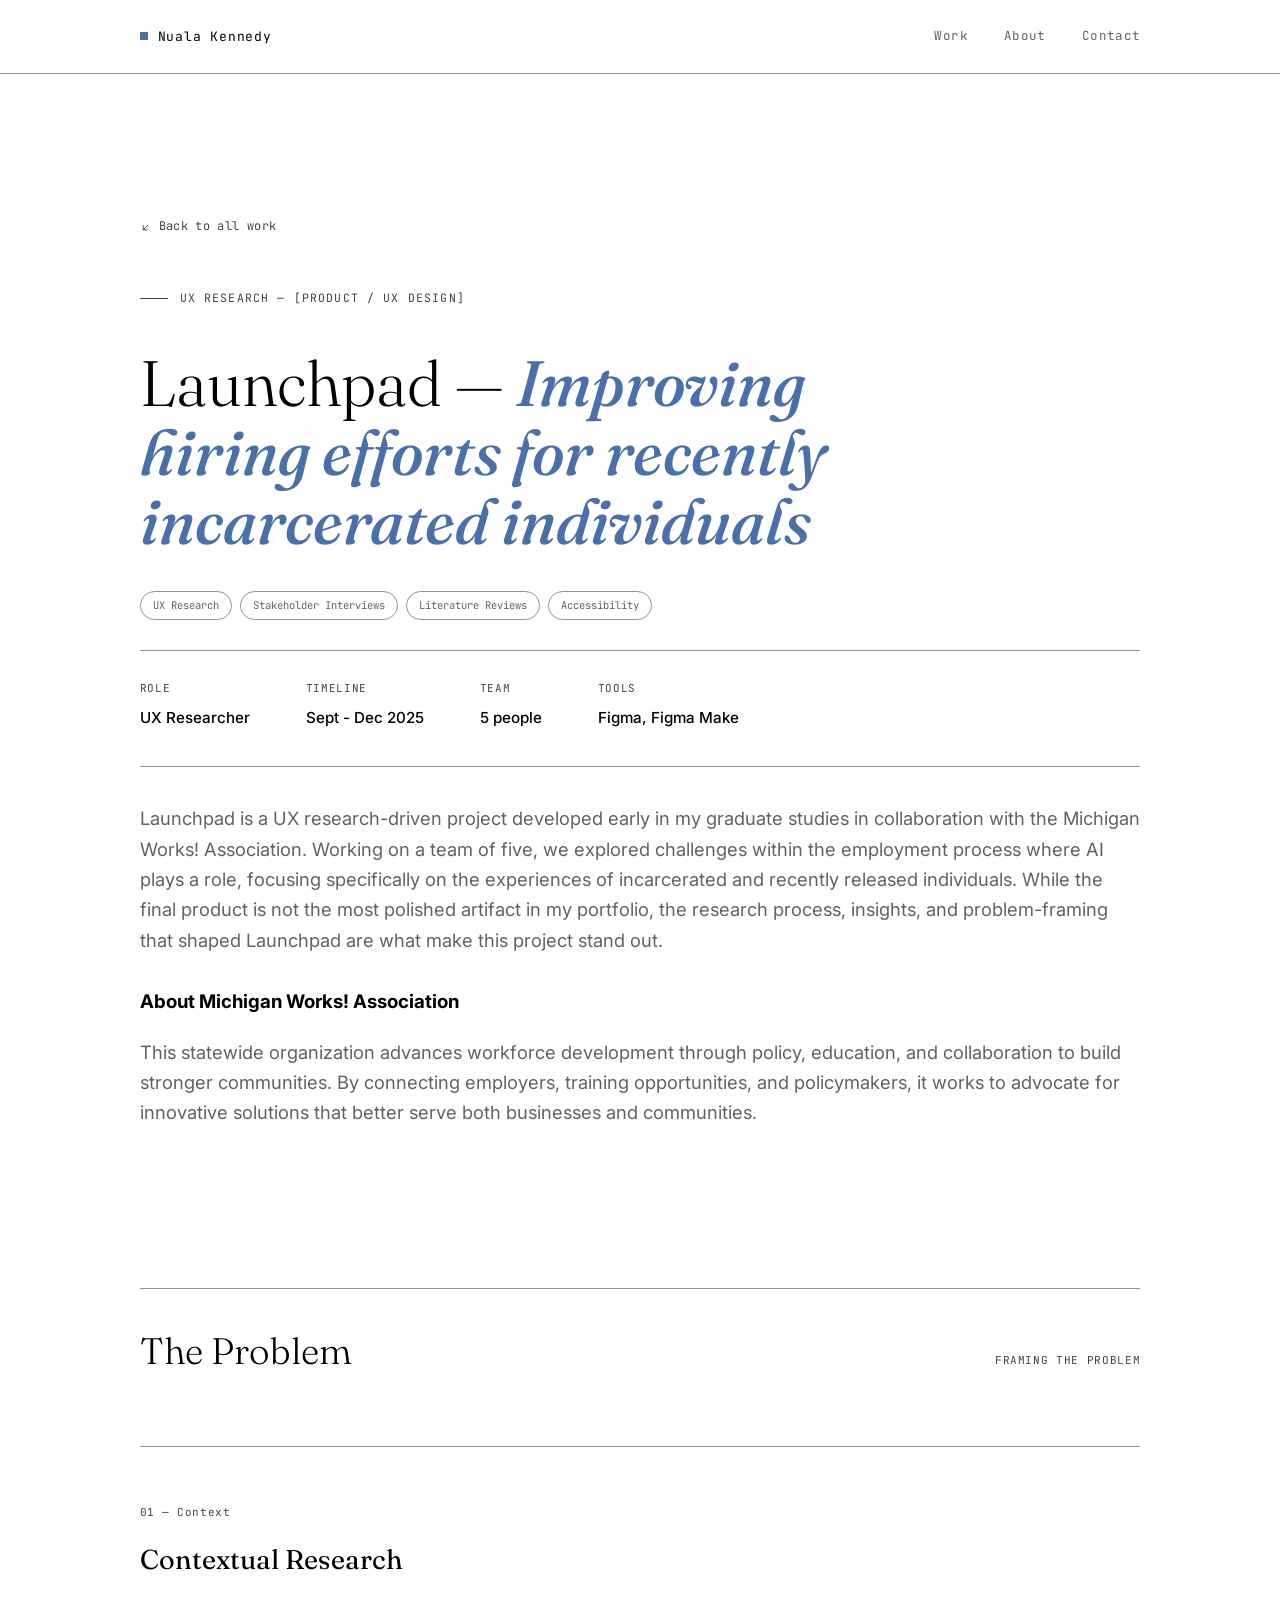
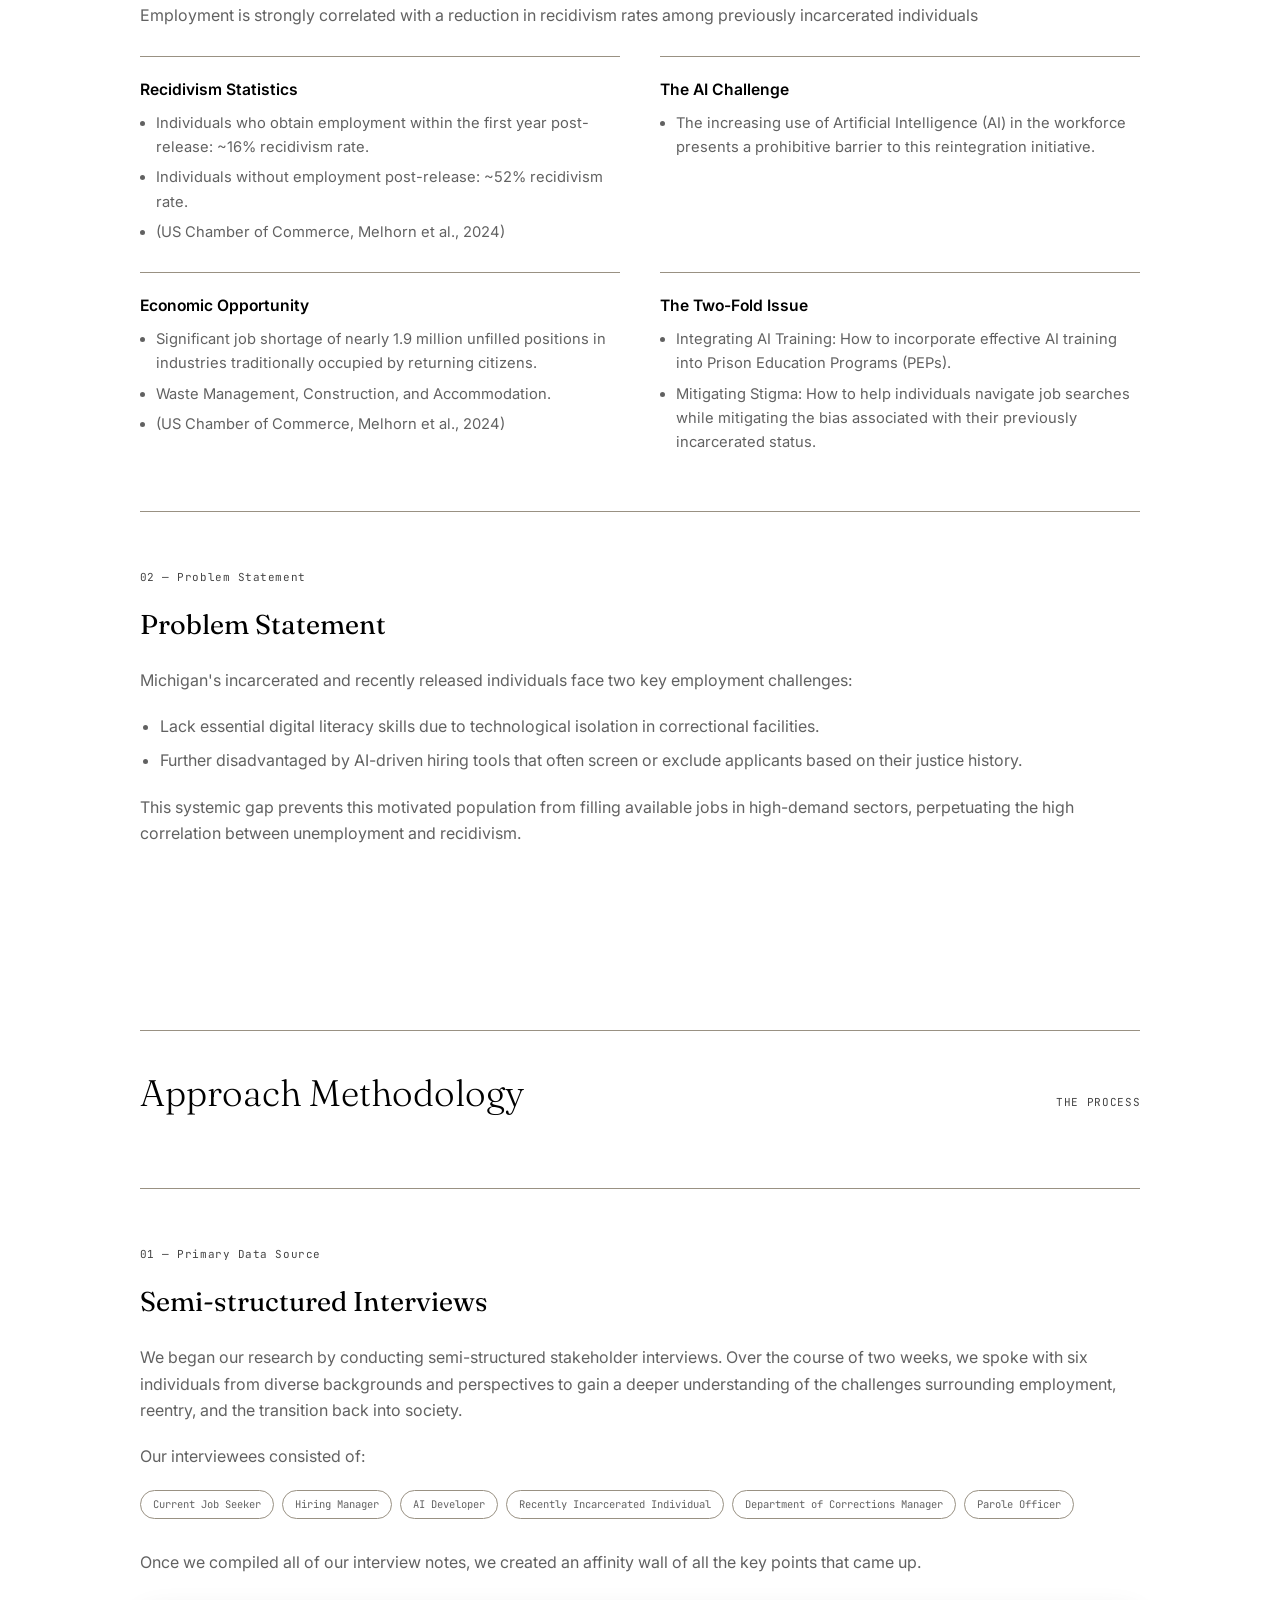
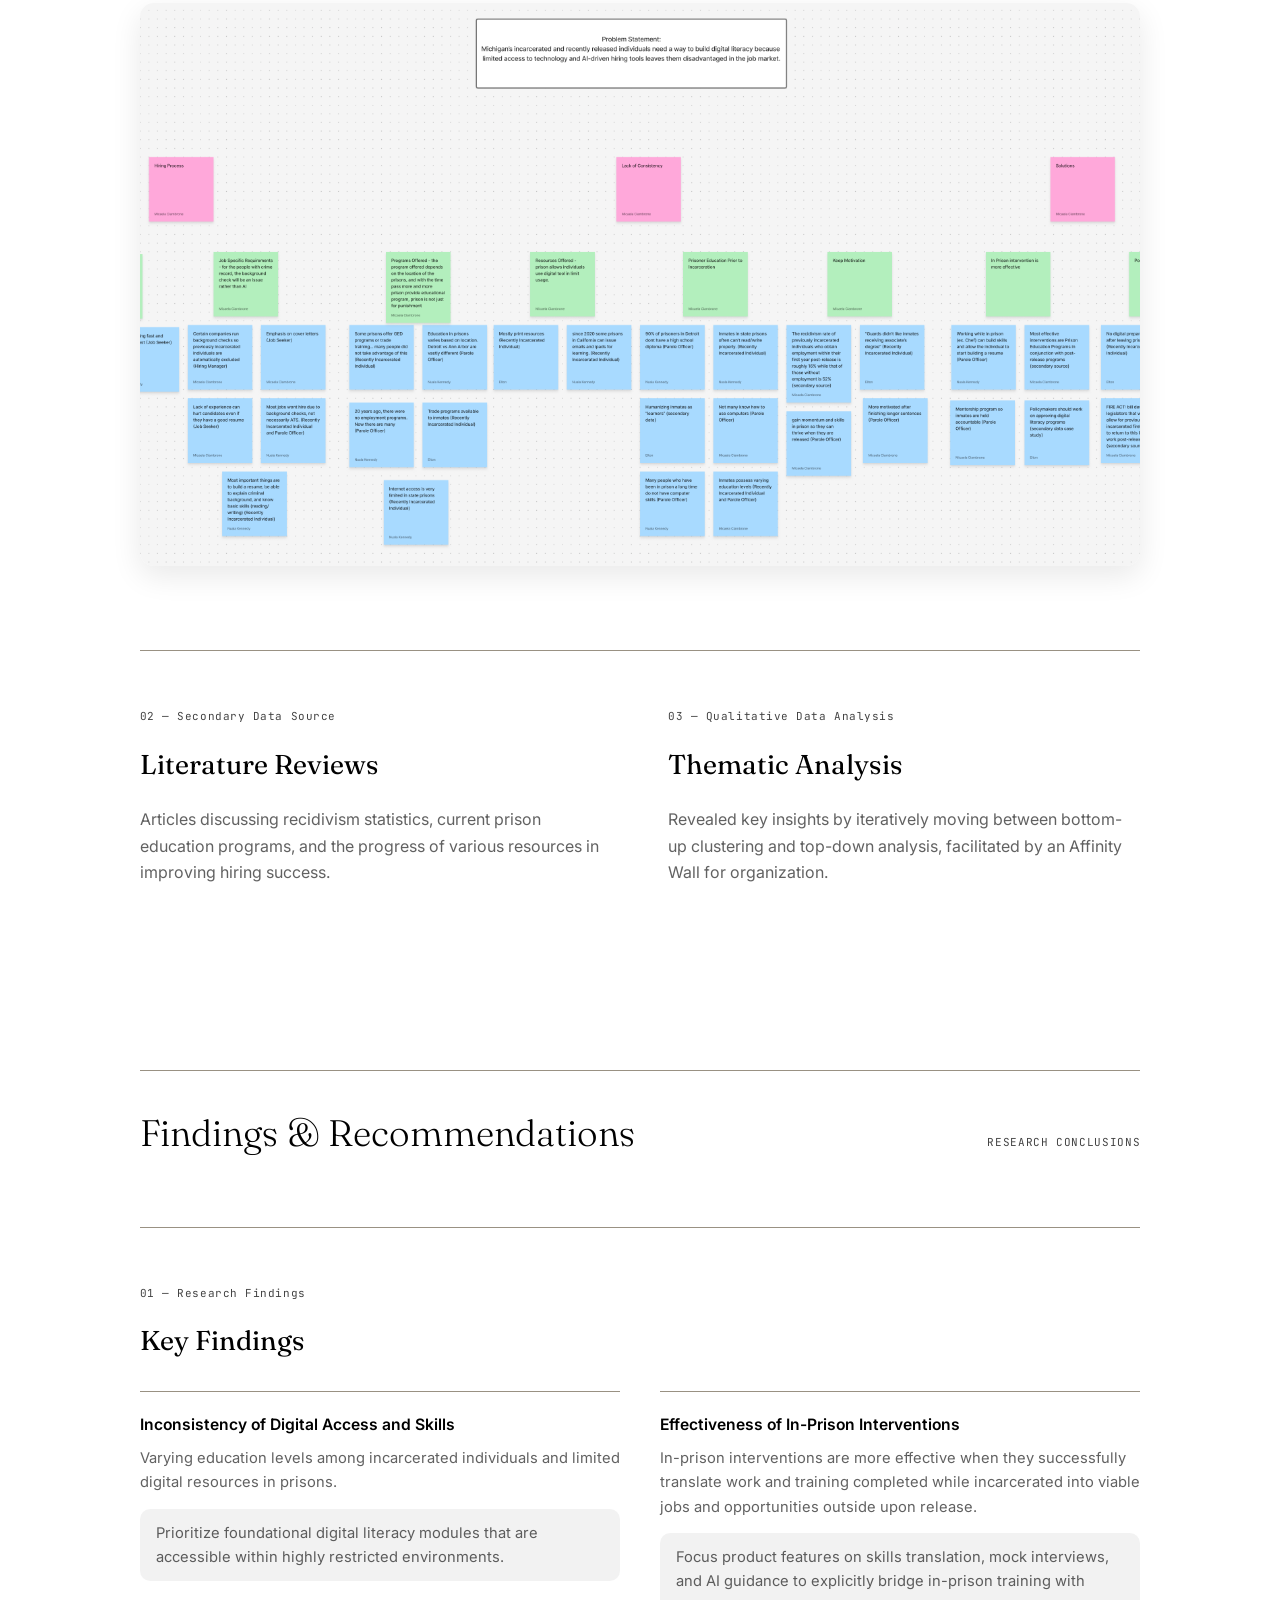
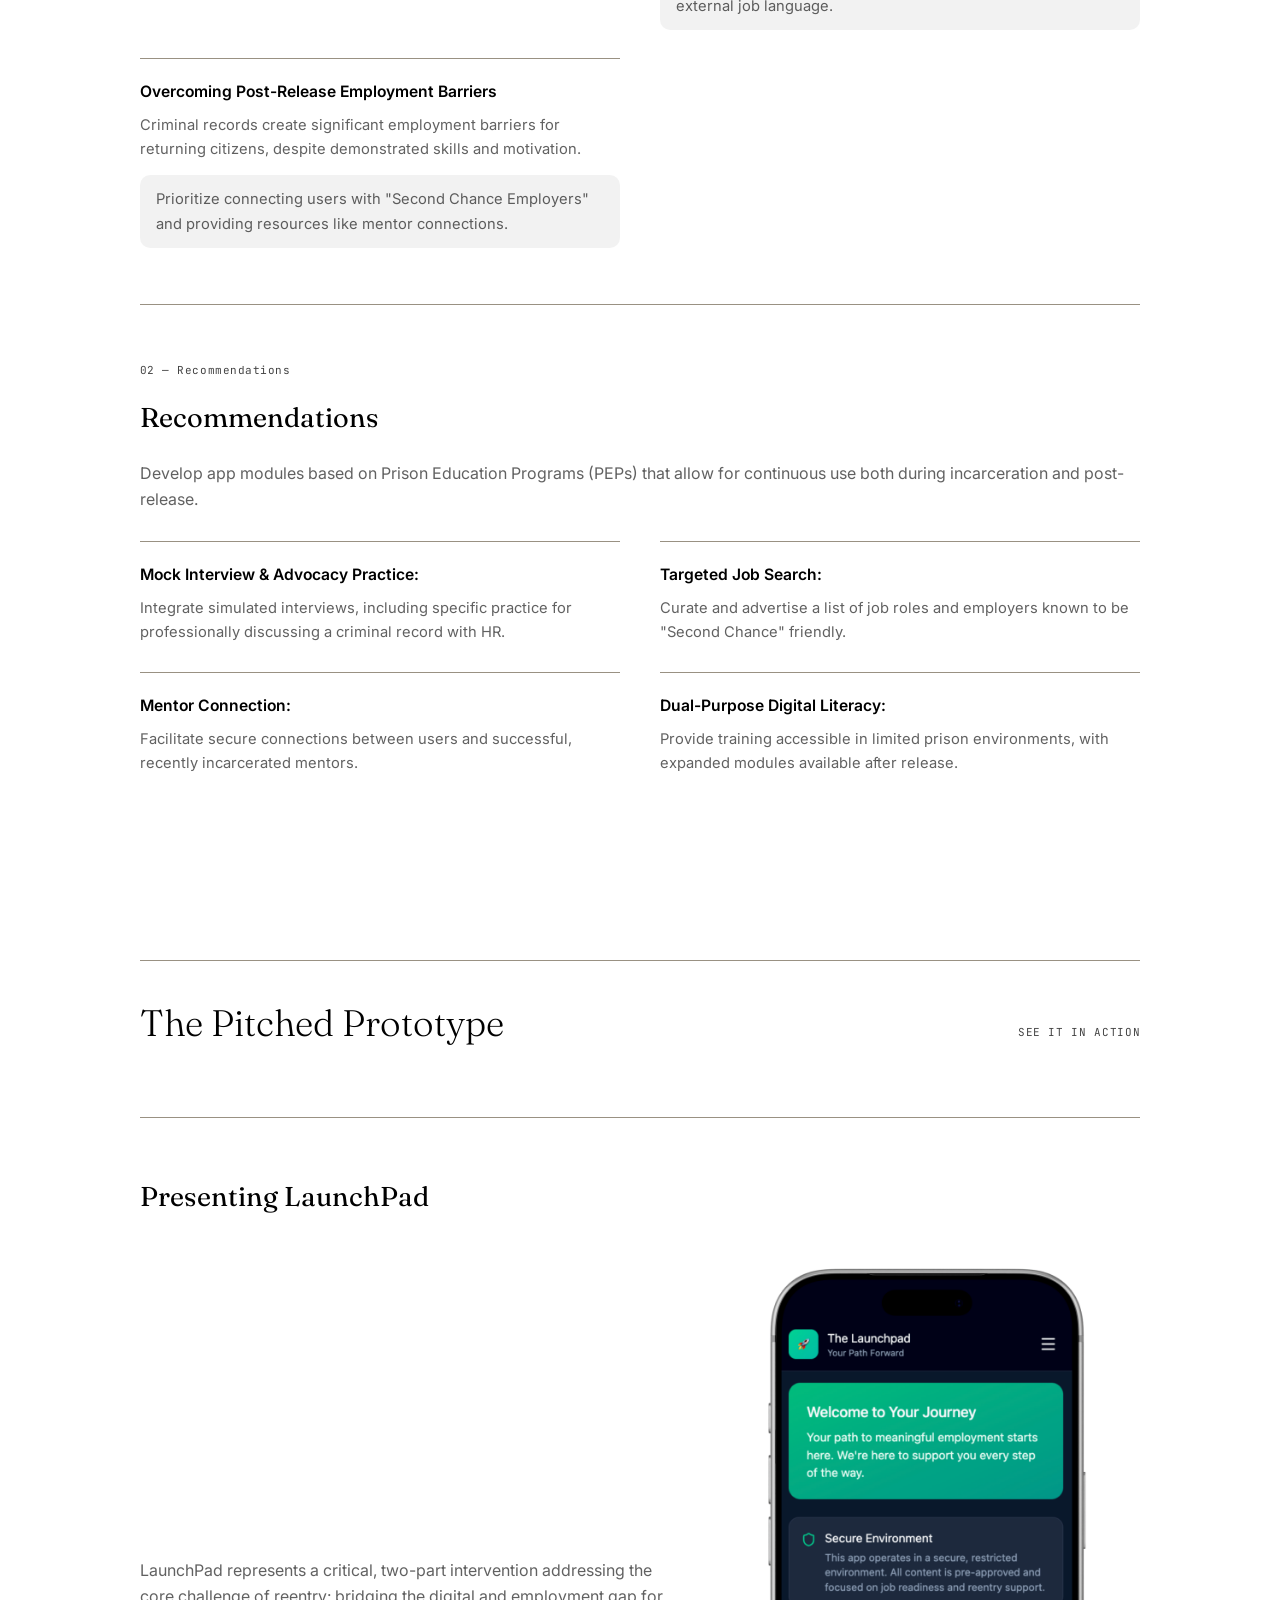
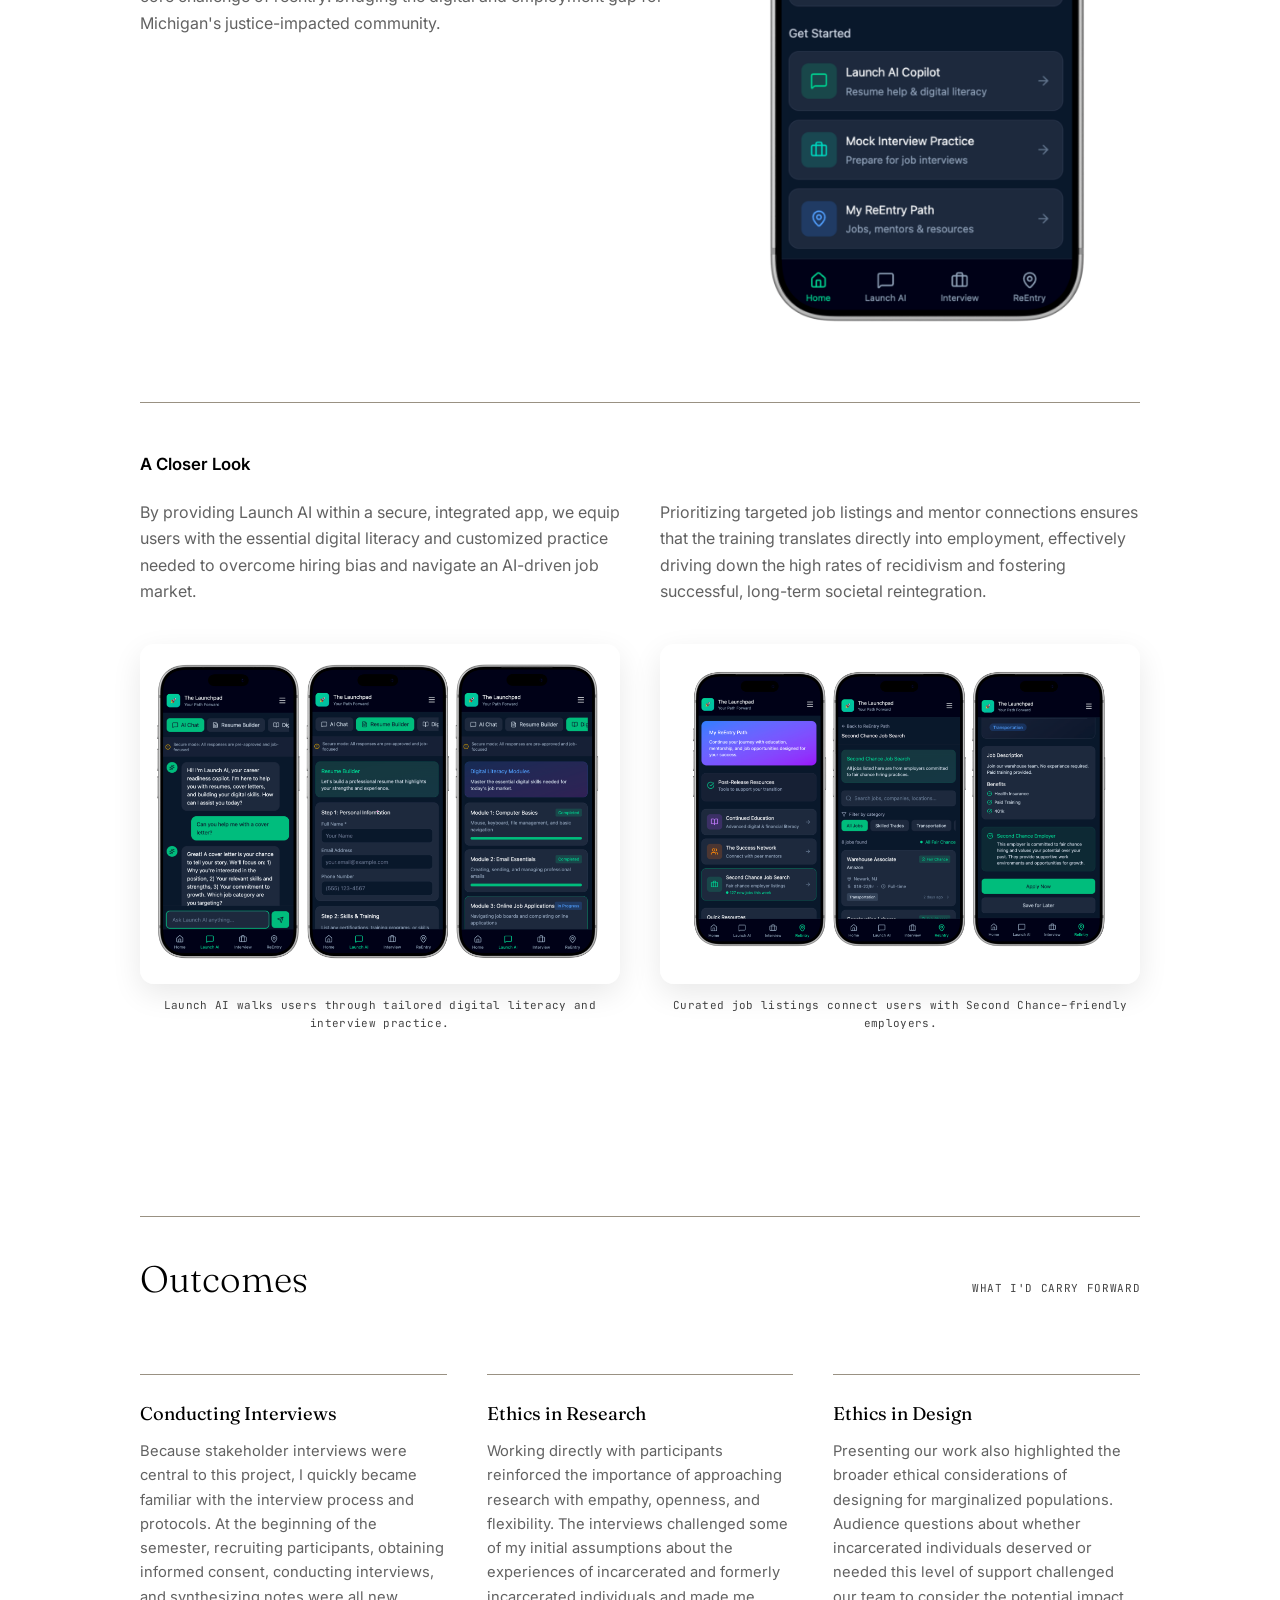
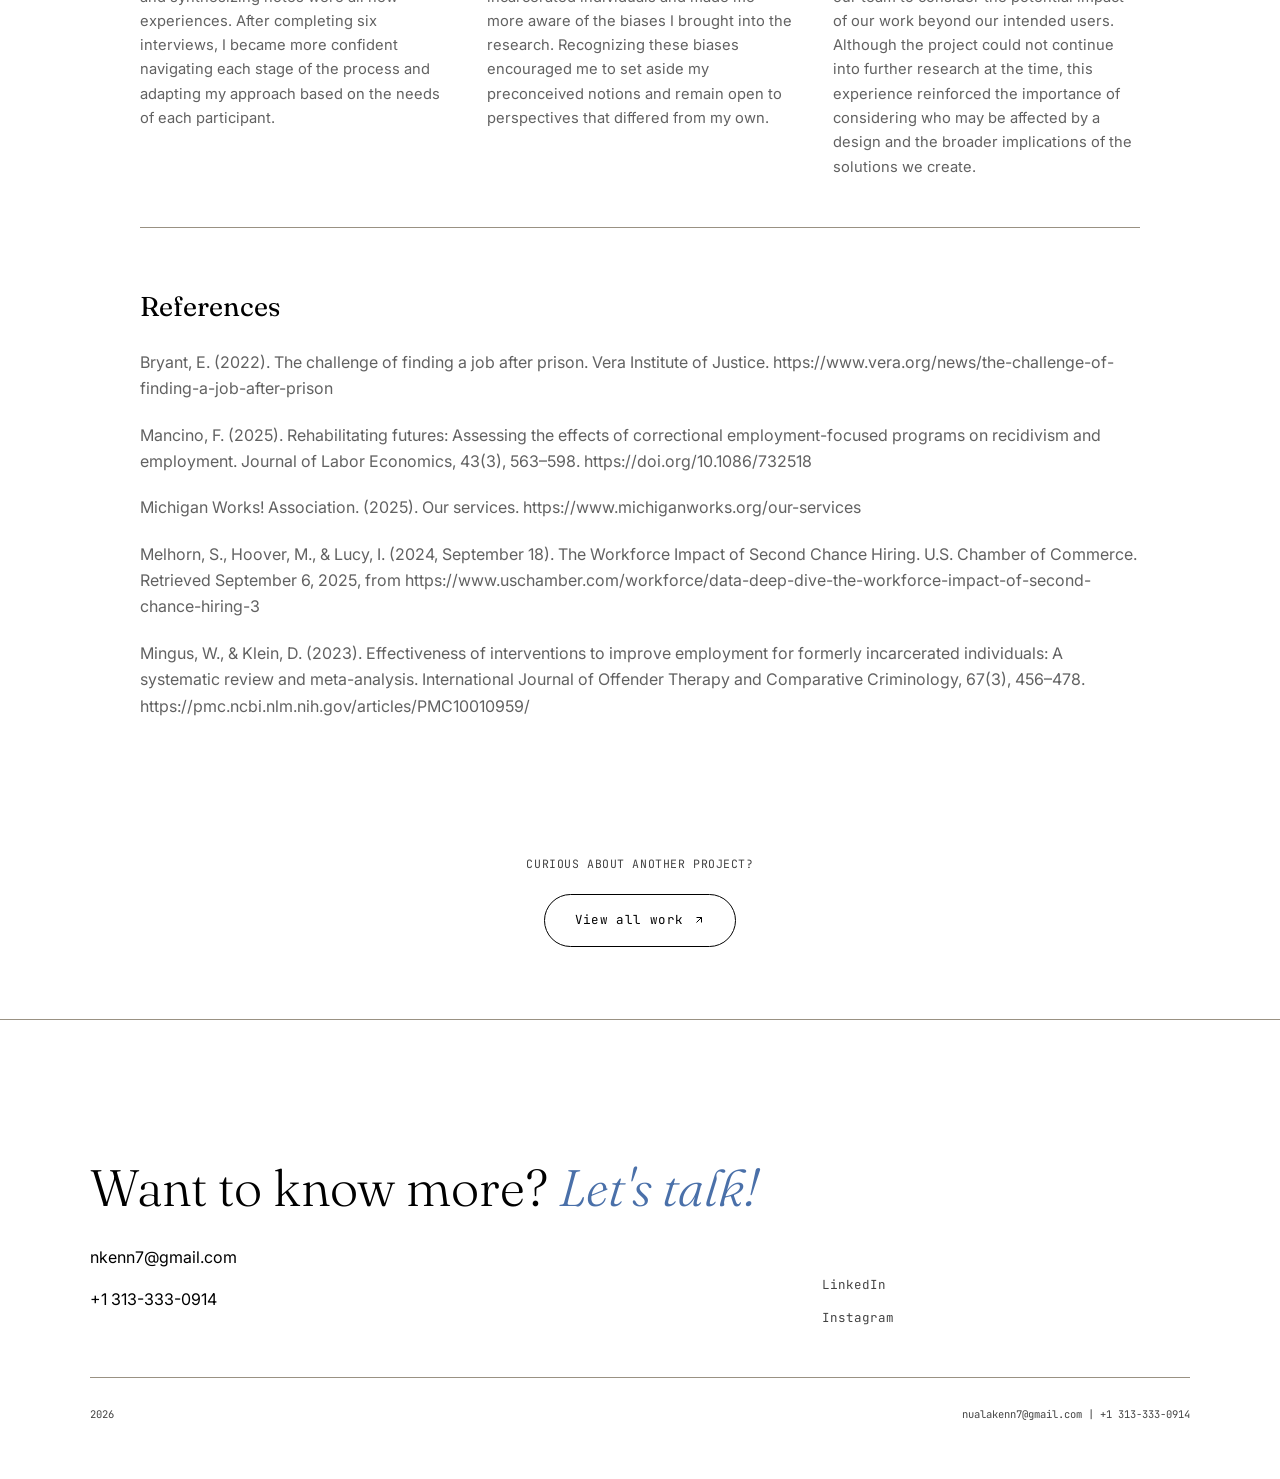
==== commit e6c9e35a: "Add files via upload" ====
--- a/launchpad.html
+++ b/launchpad.html
@@ -40,7 +40,7 @@
         Back to all work
       </a>
       <p class="eyebrow"><span class="bar"></span>UX Research — [PRODUCT / UX DESIGN]</p>
-      <h1 class="project-title">Launch Pad — <em>Improving hiring efforts for recently incarcerated individuals</em></h1>
+      <h1 class="project-title">Launchpad — <em>Improving hiring efforts for recently incarcerated individuals</em></h1>
 
       <div class="tags">
         <span>UX Research</span>
@@ -72,203 +72,215 @@
     <!-- ============ PREVIEW ============ -->
     <!-- Two or three sentences that summarize the project, then one hero image. -->
     <section class="project-summary">
-      <p></p>
-      <p></p>
-
-      <div class="project-hero">
-        <img src="images/SW_hero2.png" alt="three high-fidelity prototype screens">
-      </div>
-      <span class="project-hero-caption">Three high-fidelity prototype screens - Login, explore, and saved lessons screens</span>
-    </section>
-
+      <p>Launchpad is a UX research-driven project developed early in my graduate studies in collaboration with the Michigan Works! Association. Working on a team of five, we explored challenges within the employment process where AI plays a role, focusing specifically on the experiences of incarcerated and recently released individuals. While the final product is not the most polished artifact in my portfolio, the research process, insights, and problem-framing that shaped Launchpad are what make this project stand out.</p>
+
+     <h3>About Michigan Works! Association</h3>
+      <p>This statewide organization advances workforce development through policy, education, and collaboration to build stronger communities. By connecting employers, training opportunities, and policymakers, it works to advocate for innovative solutions that better serve both businesses and communities.</p>
+
+    </section>
+
+
+    <!-- ============ Problem ============ -->
+    <!-- Duplicate a .process-block for any extra stage a project needs. -->
+    <section id="process">
+      <div class="section-head">
+        <h2>The Problem</h2>
+        <span class="section-tag">Framing the problem</span>
+      </div>
+
+     <div class="process-block wide-text">
+        <span class="block-index">01 — Context</span>
+        <h3>Contextual Research</h3>
+        <p>Employment is strongly correlated with a reduction in recidivism rates among previously incarcerated individuals</p>
+        <ul class="pain-point-list">
+          <li>
+            <h4>Recidivism Statistics</h4>
+            <ul class="sub-list">
+              <li>Individuals who obtain employment within the first year post-release: ~16% recidivism rate.</li>
+              <li>Individuals without employment post-release: ~52% recidivism rate.</li>
+              <li>(US Chamber of Commerce, Melhorn et al., 2024)</li>
+            </ul>
+          </li>
+          <li>
+            <h4>The AI Challenge</h4>
+            <ul class="sub-list">
+              <li>The increasing use of Artificial Intelligence (AI) in the workforce presents a prohibitive barrier to this reintegration initiative.</li>
+            </ul>
+          </li>
+          <li>
+            <h4>Economic Opportunity</h4>
+            <ul class="sub-list">
+              <li>Significant job shortage of nearly 1.9 million unfilled positions in industries traditionally occupied by returning citizens.</li>
+              <li>Waste Management, Construction, and Accommodation.</li>
+              <li>(US Chamber of Commerce, Melhorn et al., 2024)</li>
+            </ul>
+          </li>
+          <li>
+            <h4>The Two-Fold Issue</h4>
+            <ul class="sub-list">
+              <li>Integrating AI Training: How to incorporate effective AI training into Prison Education Programs (PEPs).</li>
+              <li>Mitigating Stigma: How to help individuals navigate job searches while mitigating the bias associated with their previously incarcerated status.</li>
+            </ul>
+          </li>
+        </ul>
+      </div>
+
+
+
+      <div class="process-block wide-text">
+        <span class="block-index">02 — Problem Statement</span>
+        <h3>Problem Statement</h3>
+        <p>Michigan's incarcerated and recently released individuals face two key employment challenges:</p>
+        <ul class="flow-list">
+          <li>Lack essential digital literacy skills due to technological isolation in correctional facilities.</li>
+          <li>Further disadvantaged by AI-driven hiring tools that often screen or exclude applicants based on their justice history.</li>
+        </ul>
+        <p>This systemic gap prevents this motivated population from filling available jobs in high-demand sectors, perpetuating the high correlation between unemployment and recidivism.</p>
+      </div>
+
+    </section>
 
     <!-- ============ PROCESS ============ -->
     <!-- Duplicate a .process-block for any extra stage a project needs. -->
     <section id="process">
       <div class="section-head">
-        <h2>The Process</h2>
-        <span class="section-tag">How it came together</span>
-      </div>
-
-      <div class="process-block">
-        <span class="block-index">01 — Problem Statement</span>
-        <h3>People have a natural curiosity to learn new skills and hobbies,</h3>
-        <p>but cost, accessibility, and lack of supportive spaces often prevent them from doing so, even though many individuals have valuable skills to share. How might we create a mobile app that encourages peer-to-peer skill exchange in an accessible and judgment-free community?</p>
-      </div>
-
-      <div class="process-block">
-        <span class="block-index">02 — Solution</span>
-        <h3>Initial Plans</h3>
-        <p>Designed to connect artists who prefer learning from peers over formal instruction.</p>
+        <h2>Approach Methodology</h2>
+        <span class="section-tag">The Process</span>
+      </div>
+
+      <div class="process-block wide-text">
+        <span class="block-index">01 — Primary Data Source</span>
+        <h3>Semi-structured Interviews</h3>
+        <p>We began our research by conducting semi-structured stakeholder interviews. Over the course of two weeks, we spoke with six individuals from diverse backgrounds and perspectives to gain a deeper understanding of the challenges surrounding employment, reentry, and the transition back into society.</p>
+        <p>Our interviewees consisted of:</p>
+        <div class="tags">
+          <span>Current Job Seeker</span>
+          <span>Hiring Manager</span>
+          <span>AI Developer</span>
+          <span>Recently Incarcerated Individual</span>
+          <span>Department of Corrections Manager</span>
+          <span>Parole Officer</span>
+        </div>
+        <p>Once we compiled all of our interview notes, we created an affinity wall of all the key points that came up.</p>
+        <div class="process-image">
+          <img src="images/LP_affinitywall.png" alt="Affinity wall mapping key themes from interview notes">
+        </div>
+      </div>
+
+
+      <div class="process-block-row">
+        <div class="process-block wide-text">
+          <span class="block-index">02 — Secondary Data Source</span>
+          <h3>Literature Reviews</h3>
+          <p>Articles discussing recidivism statistics, current prison education programs, and the progress of various resources in improving hiring success.</p>
+        </div>
+
+        <div class="process-block wide-text">
+          <span class="block-index">03 — Qualitative Data Analysis</span>
+          <h3>Thematic Analysis</h3>
+          <p>Revealed key insights by iteratively moving between bottom-up clustering and top-down analysis, facilitated by an Affinity Wall for organization.</p>
+        </div>
+      </div>
+
+    </section>
+
+
+    <!-- ============ Findings/Recomendations ============ -->
+    <!-- Duplicate a .process-block for any extra stage a project needs. -->
+    <section id="process">
+      <div class="section-head">
+        <h2>Findings & Recommendations</h2>
+        <span class="section-tag">Research Conclusions</span>
+      </div>
+
+      <div class="process-block wide-text">
+        <span class="block-index">01 — Research Findings</span>
+        <h3>Key Findings</h3>
         <ul class="pain-point-list">
           <li>
-            <h4>Who is it for?</h4>
-            <ul class="sub-list">
-              <li>Ages 16+</li>
-              <li>All skill levels</li>
-              <li>Artists, crafters, and hobbyists</li>
-            </ul>
-          </li>
-          <li>
-            <h4>What can users do?</h4>
-            <ul class="sub-list">
-              <li>Share work on a social feed</li>
-              <li>Discover and join lessons</li>
-              <li>Collaborate in group classrooms</li>
-            </ul>
-          </li>
-          <li>
-            <h4>How does it work?</h4>
-            <ul class="sub-list">
-              <li>Lessons are the core experience, combining tools, tasks, and media uploads.</li>
-              <li>Users can message instructors for support, making it easier to learn and explore new skills.</li>
-            </ul>
-          </li>
+            <h4>Inconsistency of Digital Access and Skills</h4>
+            <p>Varying education levels among incarcerated individuals and limited digital resources in prisons.</p>
+            <p class="finding-highlight">Prioritize foundational digital literacy modules that are accessible within highly restricted environments.</p>
+          </li>
+          <li>
+            <h4>Effectiveness of In-Prison Interventions</h4>
+            <p>In-prison interventions are more effective when they successfully translate work and training completed while incarcerated into viable jobs and opportunities outside upon release.</p>
+            <p class="finding-highlight">Focus product features on skills translation, mock interviews, and AI guidance to explicitly bridge in-prison training with external job language.</p>
+        </li>
+          <li>
+            <h4>Overcoming Post-Release Employment Barriers</h4>
+            <p>Criminal records create significant employment barriers for returning citizens, despite demonstrated skills and motivation.</p>
+            <p class="finding-highlight">Prioritize connecting users with "Second Chance Employers" and providing resources like mentor connections.</p>
+        </li>
         </ul>
       </div>
 
       <div class="process-block wide-text">
-        <span class="block-index">03 — Mapping the App</span>
-        <h3>User Journey and Wireframes</h3>
-        <p>Based on my initial assumptions and pelininary research, I constructed a rought outline for the prototype.</p>
-        <div class="process-image-row no-crop">
-          <div class="process-image">
-            <img src="images/SW_Map.png" alt="Site Map">
-            <span class="process-image-caption">User journey</span>
-          </div>
-          <div class="process-image">
-            <img src="images/SW_Wireframe.png" alt="Wireframes for app prototype">
-            <span class="process-image-caption">Wireframes of prototype</span>
-          </div>
-        </div>
-      </div>
-
-      <div class="process-block wide-text">
-        <span class="block-index">04 — Further Research</span>
-        <h3>Research Methods & Explorations</h3>
+        <span class="block-index">02 — Recommendations</span>
+        <h3>Recommendations</h3>
+        <p>Develop app modules based on Prison Education Programs (PEPs) that allow for continuous use both during incarceration and post-release.</p>
         <ul class="pain-point-list">
           <li>
-            <h4>User Interviews</h4>
-            <p>I conducted three user interviews to gather preliminary insights into user behaviors, needs, and expectations. These findings helped establish the core guidelines and direction for the app.</p>
-          </li>
-          <li>
-            <h4>Usability Testing</h4>
-            <p>Four rounds of usability testing provided direct, unbiased feedback on the initial experience. I translated these findings into actionable design changes to improve usability and address user pain points.</p>
-          </li>
-          <li>
-            <h4>Figma Make Exploration</h4>
-            <p>I used Figma Make as a brainstorming tool to explore potential visual directions and functionality. By inputting my research and problem statement, I generated an AI concept to serve as a visual blueprint—not as the final prototype, which I built independently.</p>
-          </li>
+            <h4>Mock Interview & Advocacy Practice: </h4>
+            <p>Integrate simulated interviews, including specific practice for professionally discussing a criminal record with HR.</p>
+          </li>
+          <li>
+            <h4>Targeted Job Search: </h4>
+            <p>Curate and advertise a list of job roles and employers known to be "Second Chance" friendly.</p>
+        </li>
+          <li>
+            <h4>Mentor Connection:</h4>
+            <p>Facilitate secure connections between users and successful, recently incarcerated mentors.</p>
+        </li>
+          <li>
+            <h4>Dual-Purpose Digital Literacy:</h4>
+            <p>Provide training accessible in limited prison environments, with expanded modules available after release.</p>
+        </li>
         </ul>
       </div>
 
-
-      <div class="process-block wide-text">
-        <span class="block-index">05 — Research Findings</span>
-        <h3>Key Findings</h3>
-        <p>After developing the initial wireframes, I conducted in-depth user research through interviews and usability testing. These insights revealed key user needs, concerns, and pain points, allowing me to refine the experience and address issues before moving into high-fidelity prototyping.</p>
-        <ul class="pain-point-list">
-          <li>
-            <h4>Desire To Learn</h4>
-            <p>Excitement generated during interviews proved that people are motivated to learn—seeking to practice, improve, and grow over time.</p>
-          </li>
-          <li>
-            <h4>Social Engagement</h4>
-            <p>Learning is more engaging when it’s social—driven by collaboration and shared experiences. Most interview participants expressed interest in shared learning experiences.</p>
-          </li>
-          <li>
-            <h4>Teacher Reliability</h4>
-            <p>Users need trusted, verified instructors and strong privacy protections to feel safe. Several study participants shared concerns for privacy and teacher credibility.</p>
-          </li>
-          <li>
-            <h4>Navigational Clarity</h4>
-            <p>During the usability tests, users struggled to navigate the prototype. Simple and familiar navigational elementsbecome key here.</p>
-          </li>
-        </ul>
-      </div>
-
-    </section>
-
+    </section>
 
     <!-- ============ FINAL PRODUCT ============ -->
     <!-- Add or remove images from the gallery as needed — it reflows automatically. -->
     <section id="final-product">
       <div class="section-head">
-        <h2>The Final Product</h2>
+        <h2>The Pitched Prototype</h2>
         <span class="section-tag">See it in action</span>
       </div>
 
-      <div class="process-block">
-        <h3>Exciting Features</h3>
-
+      <div class="process-block wide-text">
+        <h3>Presenting LaunchPad</h3>
         <div class="design-decision">
           <div class="decision-text-col">
-            <div class="decision-text">
-              <h4>Interactive Search Features</h4>
-              <p>Tinder-style explore page creates a dynamic search function for a playful and relaxed introduction to teachers.</p>
+            <p>LaunchPad represents a critical, two-part intervention addressing the core challenge of reentry: bridging the digital and employment gap for Michigan's justice-impacted community. </p>
+          </div>
+          <div class="process-image">
+            <img src="images/LP_screen1.png" alt="homescreen of launchpad">
+          </div>
+        </div>
+
+
+        <div class="game-section">
+          <h4>A Closer Look</h4>
+          <div class="closer-look-grid">
+            <p>By providing Launch AI within a secure, integrated app, we equip users with the essential digital literacy and customized practice needed to overcome hiring bias and navigate an AI-driven job market.</p>
+            <p>Prioritizing targeted job listings and mentor connections ensures that the training translates directly into employment, effectively driving down the high rates of recidivism and fostering successful, long-term societal reintegration.</p>
+            <div class="closer-look-image-wrap">
+              <div class="process-image closer-look-image">
+                <img src="images/LP_screen_ai.png" alt="Launch AI screen offering guided digital literacy and interview practice">
+              </div>
+              <span class="process-image-caption caption-center">Launch AI walks users through tailored digital literacy and interview practice.</span>
+            </div>
+            <div class="closer-look-image-wrap">
+              <div class="process-image closer-look-image">
+                <img src="images/LP_screen_jobs.png" alt="Job listings screen showing Second Chance-friendly employer matches">
+              </div>
+              <span class="process-image-caption caption-center">Curated job listings connect users with Second Chance–friendly employers.</span>
             </div>
           </div>
-          <div class="process-image">
-            <img src="images/SW_Search.png" alt="two hi-fi screens">
-          </div>
-        </div>
-
-        <div class="design-decision">
-          <div class="decision-text-col">
-            <div class="decision-text">
-              <h4>Discussion Boards</h4>
-              <p>Classroom setting enable users to gain feedback and advice from peers in group chat settings.</p>
-            </div>
-          </div>
-          <div class="process-image">
-            <img src="images/SW_class.png" alt="two hi-fi screens">
-          </div>
-        </div>
-
-      </div>
-
-      <div class="process-block">
-        <h3>Interactive Prototype</h3>
-        <p class="final-product-text">Check out the final prototype here!</p>
-
-        <div class="figma-embed">
-          <iframe
-            src="https://www.figma.com/proto/orYabCnmrdJZovrBJnaeWA/SI-582---skills-swap?node-id=425-8346&p=f&t=YGp68GO5zhsQB0w2-1&scaling=scale-down&content-scaling=fixed&page-id=348%3A6167"
-            allowfullscreen
-            loading="lazy"
-            title="Skill Swap app — interactive Figma prototype">
-          </iframe>
-        </div>
-        <span class="project-hero-caption figma-embed-caption">Interactive prototype — click through to explore</span>
-
-        <div class="final-product-gallery">
-          <div class="process-image">
-            <img src="images/project-final-1.jpg" alt="[Describe what this image shows]">
-          </div>
-          <div class="process-image">
-            <img src="images/project-final-2.jpg" alt="[Describe what this image shows]">
-          </div>
-          <div class="process-image">
-            <img src="images/project-final-3.jpg" alt="[Describe what this image shows]">
-          </div>
-        </div>
-
-        <div class="btn-center spacer-bottom">
-          <a class="btn-outline" href="https://www.figma.com/proto/Gm028hwIzlLqcP4qfzhsbw/Ski-Patrol-Mobile-App-Project--611-?node-id=314-7943&starting-point-node-id=314%3A7943&t=ABQDx6LIQ1HTkeiL-1" target="_blank" rel="noopener">
-            View interactive prototype
-            <svg viewBox="0 0 24 24" fill="none" stroke="currentColor" stroke-width="2"><path d="M7 17L17 7M7 7h10v10"/></svg>
-          </a>
-        </div>
-      </div>
-
-      <div class="process-block wide-text">
-        <h3>The Impact</h3>
-        <p>This app supports two key motivations from my interviews: social connection and access to learning materials. By pairing resources with a welcoming community, it can make learning feel easier, more engaging, and fun.</p>
-      </div>
-
-      <div class="process-block wide-text">
-        <h3>Future Considerations</h3>
-        <p>Because the app connects strangers, privacy and safety are a key concern. A teacher–student consent form helps, and future improvements could include blocking/reporting and teacher screening.</p>
+        </div>
+
       </div>
 
     </section>
@@ -282,19 +294,28 @@
       </div>
       <div class="outcomes-grid">
         <div>
-          <h4>Design Jam Results</h4>
-          <p>After pitching our idea to Mixel and Mott, my team earned 2nd place for the design jam. The CEO of Mixel Studio complimented my team on our innovative idea and the depth of our research.</p>
-        </div>
-        <div>
-          <h4>New Experiences</h4>
-          <p>Taking part in these design jams has opened my mind to a variety of mediums of design. Although I have had no prior experience with AR/VR, the research and ideation phases remained familiar.</p>
-        </div>
-        <div>
-          <h4>Future Projects</h4>
-          <p>I hope to continue working with designers, engineers, and clients who challenge me to try new things and get out of my comfort zone.</p>
-        </div>
-      </div>
-    </section>
+          <h4>Conducting Interviews</h4>
+          <p>Because stakeholder interviews were central to this project, I quickly became familiar with the interview process and protocols. At the beginning of the semester, recruiting participants, obtaining informed consent, conducting interviews, and synthesizing notes were all new experiences. After completing six interviews, I became more confident navigating each stage of the process and adapting my approach based on the needs of each participant.</p>
+        </div>
+        <div>
+          <h4>Ethics in Research</h4>
+          <p>Working directly with participants reinforced the importance of approaching research with empathy, openness, and flexibility. The interviews challenged some of my initial assumptions about the experiences of incarcerated and formerly incarcerated individuals and made me more aware of the biases I brought into the research. Recognizing these biases encouraged me to set aside my preconceived notions and remain open to perspectives that differed from my own.</p>
+        </div>
+        <div>
+          <h4>Ethics in Design</h4>
+          <p>Presenting our work also highlighted the broader ethical considerations of designing for marginalized populations. Audience questions about whether incarcerated individuals deserved or needed this level of support challenged our team to consider the potential impact of our work beyond our intended users. Although the project could not continue into further research at the time, this experience reinforced the importance of considering who may be affected by a design and the broader implications of the solutions we create.</p>
+        </div>
+      </div>
+    </section>
+
+      <div class="process-block wide-text">
+        <h3>References</h3>
+        <p>Bryant, E. (2022). The challenge of finding a job after prison. Vera Institute of Justice. https://www.vera.org/news/the-challenge-of-finding-a-job-after-prison</p>
+        <p>Mancino, F. (2025). Rehabilitating futures: Assessing the effects of correctional employment-focused programs on recidivism and employment. Journal of Labor Economics, 43(3), 563–598. https://doi.org/10.1086/732518</p>
+        <p>Michigan Works! Association. (2025). Our services. https://www.michiganworks.org/our-services</p>
+        <p>Melhorn, S., Hoover, M., & Lucy, I. (2024, September 18). The Workforce Impact of Second Chance Hiring. U.S. Chamber of Commerce. Retrieved September 6, 2025, from https://www.uschamber.com/workforce/data-deep-dive-the-workforce-impact-of-second-chance-hiring-3</p>
+        <p>Mingus, W., & Klein, D. (2023). Effectiveness of interventions to improve employment for formerly incarcerated individuals: A systematic review and meta-analysis. International Journal of Offender Therapy and Comparative Criminology, 67(3), 456–478. https://pmc.ncbi.nlm.nih.gov/articles/PMC10010959/</p>
+      </div>
 
     <div class="more-work">
       <p>Curious about another project?</p>
@@ -311,16 +332,12 @@
       <div class="contact-inner">
         <div>
           <h2>Want to know more? <em>Let's talk!</em></h2>
-          <a class="mail-link" href="mailto:nkenn7@gmail.com">
-            nkenn7@gmail.com
-            <svg width="14" height="14" viewBox="0 0 24 24" fill="none" stroke="currentColor" stroke-width="2"><path d="M7 17L17 7M7 7h10v10"/></svg>
-          </a>
+          <p> nkenn7@gmail.com</p>
           <p> +1 313-333-0914</p>
         </div>
         <div class="socials">
           <a href="https://www.linkedin.com/in/nualakenn721/">LinkedIn</a>
-          <a href="#">Instagram</a>
-          <a href="#">Github</a>
+          <a href="https://www.instagram.com/nkenn_gallery/">Instagram</a>
         </div>
       </div>
       <div class="foot-meta">
@@ -331,5 +348,85 @@
   </footer>
 </main>
 
+<!-- ===== Lightbox: click any image to enlarge it, click again to zoom in ===== -->
+<div class="lightbox" id="lightbox" aria-hidden="true">
+  <button class="lightbox-close" id="lightboxClose" aria-label="Close image">&times;</button>
+  <img id="lightboxImg" src="" alt="">
+  <span class="lightbox-hint">Click to zoom, move to explore</span>
+</div>
+
+<script>
+(function(){
+  var lightbox = document.getElementById('lightbox');
+  var lightboxImg = document.getElementById('lightboxImg');
+  var closeBtn = document.getElementById('lightboxClose');
+
+  function openLightbox(src, alt){
+    lightboxImg.src = src;
+    lightboxImg.alt = alt || '';
+    lightboxImg.classList.remove('zoomed');
+    lightboxImg.style.transformOrigin = 'center center';
+    lightbox.classList.add('active');
+    lightbox.setAttribute('aria-hidden', 'false');
+    document.body.classList.add('lightbox-open');
+  }
+
+  function closeLightbox(){
+    lightbox.classList.remove('active');
+    lightbox.setAttribute('aria-hidden', 'true');
+    document.body.classList.remove('lightbox-open');
+    lightboxImg.classList.remove('zoomed');
+    lightboxImg.style.transformOrigin = 'center center';
+  }
+
+  function panOrigin(e){
+    var rect = lightboxImg.getBoundingClientRect();
+    var point = (e.touches && e.touches[0]) ? e.touches[0] : e;
+    var x = ((point.clientX - rect.left) / rect.width) * 100;
+    var y = ((point.clientY - rect.top) / rect.height) * 100;
+    x = Math.max(0, Math.min(100, x));
+    y = Math.max(0, Math.min(100, y));
+    lightboxImg.style.transformOrigin = x + '% ' + y + '%';
+  }
+
+  document.querySelectorAll('main img').forEach(function(img){
+    img.addEventListener('click', function(){
+      openLightbox(img.currentSrc || img.src, img.alt);
+    });
+  });
+
+  lightboxImg.addEventListener('click', function(e){
+    e.stopPropagation();
+    if (lightboxImg.classList.contains('zoomed')){
+      lightboxImg.classList.remove('zoomed');
+      lightboxImg.style.transformOrigin = 'center center';
+    } else {
+      panOrigin(e);
+      lightboxImg.classList.add('zoomed');
+    }
+  });
+
+  lightboxImg.addEventListener('mousemove', function(e){
+    if (lightboxImg.classList.contains('zoomed')) panOrigin(e);
+  });
+  lightboxImg.addEventListener('touchmove', function(e){
+    if (lightboxImg.classList.contains('zoomed')){
+      panOrigin(e);
+      e.preventDefault();
+    }
+  }, { passive: false });
+
+  lightbox.addEventListener('click', closeLightbox);
+  closeBtn.addEventListener('click', function(e){
+    e.stopPropagation();
+    closeLightbox();
+  });
+
+  document.addEventListener('keydown', function(e){
+    if (e.key === 'Escape') closeLightbox();
+  });
+})();
+</script>
+
 </body>
 </html>
--- a/styles.css
+++ b/styles.css
@@ -915,6 +915,61 @@
   }
   .pain-point-list li ul.sub-list li:last-child{ margin-bottom: 0; }
 
+  /* Simple inline bullet list that matches body copy styling — used where
+     bullets should read as a continuation of the paragraph (e.g. the
+     Problem Statement) rather than a separate card component like
+     .pain-point-list. */
+  .flow-list{
+    list-style: disc;
+    margin: 0 0 20px;
+    padding-left: 1.3em;
+    color: var(--ink-soft);
+    max-width: 68ch;
+  }
+  .process-block.wide-text .flow-list{ max-width: none; }
+  .flow-list li{
+    margin-bottom: 8px;
+    padding: 0;
+    border: none;
+  }
+  .flow-list li:last-child{ margin-bottom: 0; }
+
+  /* Places two process-blocks side by side as columns instead of
+     stacking them — used where two short, related stages (e.g.
+     Literature Reviews / Thematic Analysis) read better as a pair.
+     The divider and top padding live on the row itself so both columns
+     start flush with each other, instead of each block carrying its
+     own border-top (which the :first-child rule would strip from only
+     the left-hand column). */
+  .process-block-row{
+    display: grid;
+    grid-template-columns: 1fr 1fr;
+    gap: 56px;
+    padding: 56px 0;
+    border-top: 1px solid var(--line);
+    align-items: start;
+  }
+  @media (max-width: 700px){
+    .process-block-row{ grid-template-columns: 1fr; }
+  }
+  .process-block-row .process-block{
+    padding: 0;
+    border-top: none;
+  }
+
+  /* Grey rounded callout for the recommendation line inside each Key
+     Finding card — same text size as the finding above it, set apart
+     with a soft background instead of a border. */
+  .pain-point-list .finding-highlight{
+    display: block;
+    margin: 14px 0 0;
+    padding: 12px 16px;
+    background: rgba(0,0,0,0.05);
+    border-radius: 10px;
+    color: var(--ink-soft);
+    font-size: 0.92rem;
+  }
+
   .process-image{
     aspect-ratio: 16/9;
     border: none;
@@ -924,7 +979,44 @@
     overflow: hidden;
     margin: 28px 0;
   }
-  .process-image img{ width:100%; height:100%; object-fit: cover; display:block; }
+  .process-image img{ width:100%; height:100%; object-fit: cover; display:block; cursor: zoom-in; }
+
+  /* "A Closer Look" layout — a 2-column grid where both paragraphs sit
+     in the first row and both images sit in the second row, so the two
+     images stay level with each other regardless of how long either
+     paragraph runs. Images are bigger and uncropped. */
+  .closer-look-grid{
+    display: grid;
+    grid-template-columns: 1fr 1fr;
+    grid-auto-flow: row;
+    gap: 20px 40px;
+    margin-top: 20px;
+    align-items: start;
+  }
+  @media (max-width: 700px){
+    .closer-look-grid{ grid-template-columns: 1fr; }
+  }
+  .closer-look-grid > p{
+    color: var(--ink-soft);
+    max-width: none;
+    margin: 0;
+  }
+  .closer-look-image-wrap{ margin: 0; }
+  .closer-look-image{
+    aspect-ratio: auto;
+    background: transparent;
+    box-shadow: none;
+    overflow: visible;
+    margin: 0;
+  }
+  .closer-look-image img{
+    width: 100%;
+    height: auto;
+    object-fit: initial;
+    border-radius: 14px;
+    box-shadow: 0 10px 30px rgba(0,0,0,0.09);
+  }
+  .process-image-caption.caption-center{ text-align: center; }
 
   /* Smaller, side-by-side pair of images within a process block —
      keeps full-width copy above and both images visible together
@@ -1098,6 +1190,17 @@
     box-shadow: 0 10px 30px rgba(0,0,0,0.09);
     overflow: hidden;
     margin: 28px 0 0;
+  }
+  /* When the embed holds a plain image (like an animated gif) instead of a
+     video/iframe, drop the fixed 16:9 box and let the container size itself
+     to the image's real dimensions, so nothing is cropped or letterboxed. */
+  .video-embed:has(img){
+    aspect-ratio: auto;
+  }
+  .video-embed img{
+    width: 100%;
+    height: auto;
+    display: block;
   }
   .video-embed iframe,
   .video-embed video{
@@ -1228,6 +1331,7 @@
     grid-template-columns: repeat(3, 1fr);
     gap: 20px 40px;
     margin-top: 8px;
+    margin-bottom: 48px;
   }
   @media (max-width: 860px){ .outcomes-grid{ grid-template-columns: repeat(2, 1fr); } }
   @media (max-width: 560px){ .outcomes-grid{ grid-template-columns: 1fr; } }
